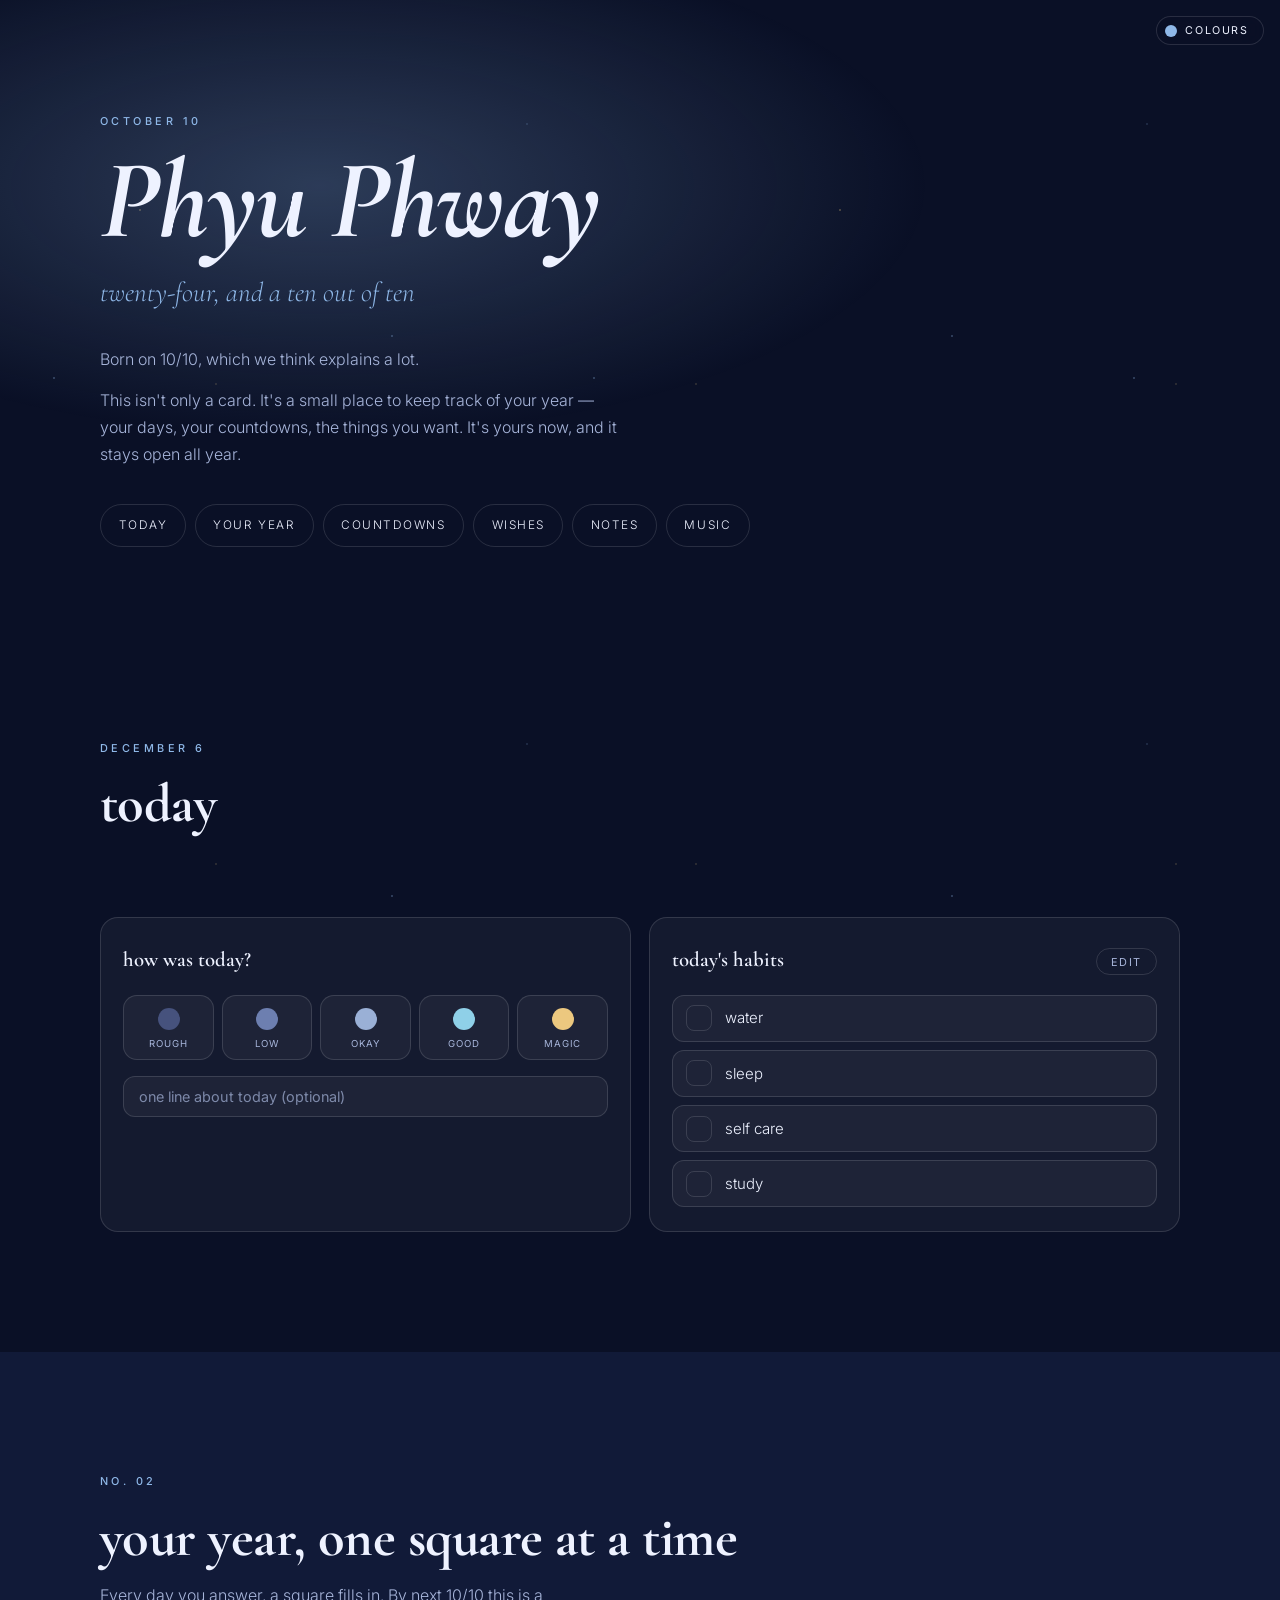
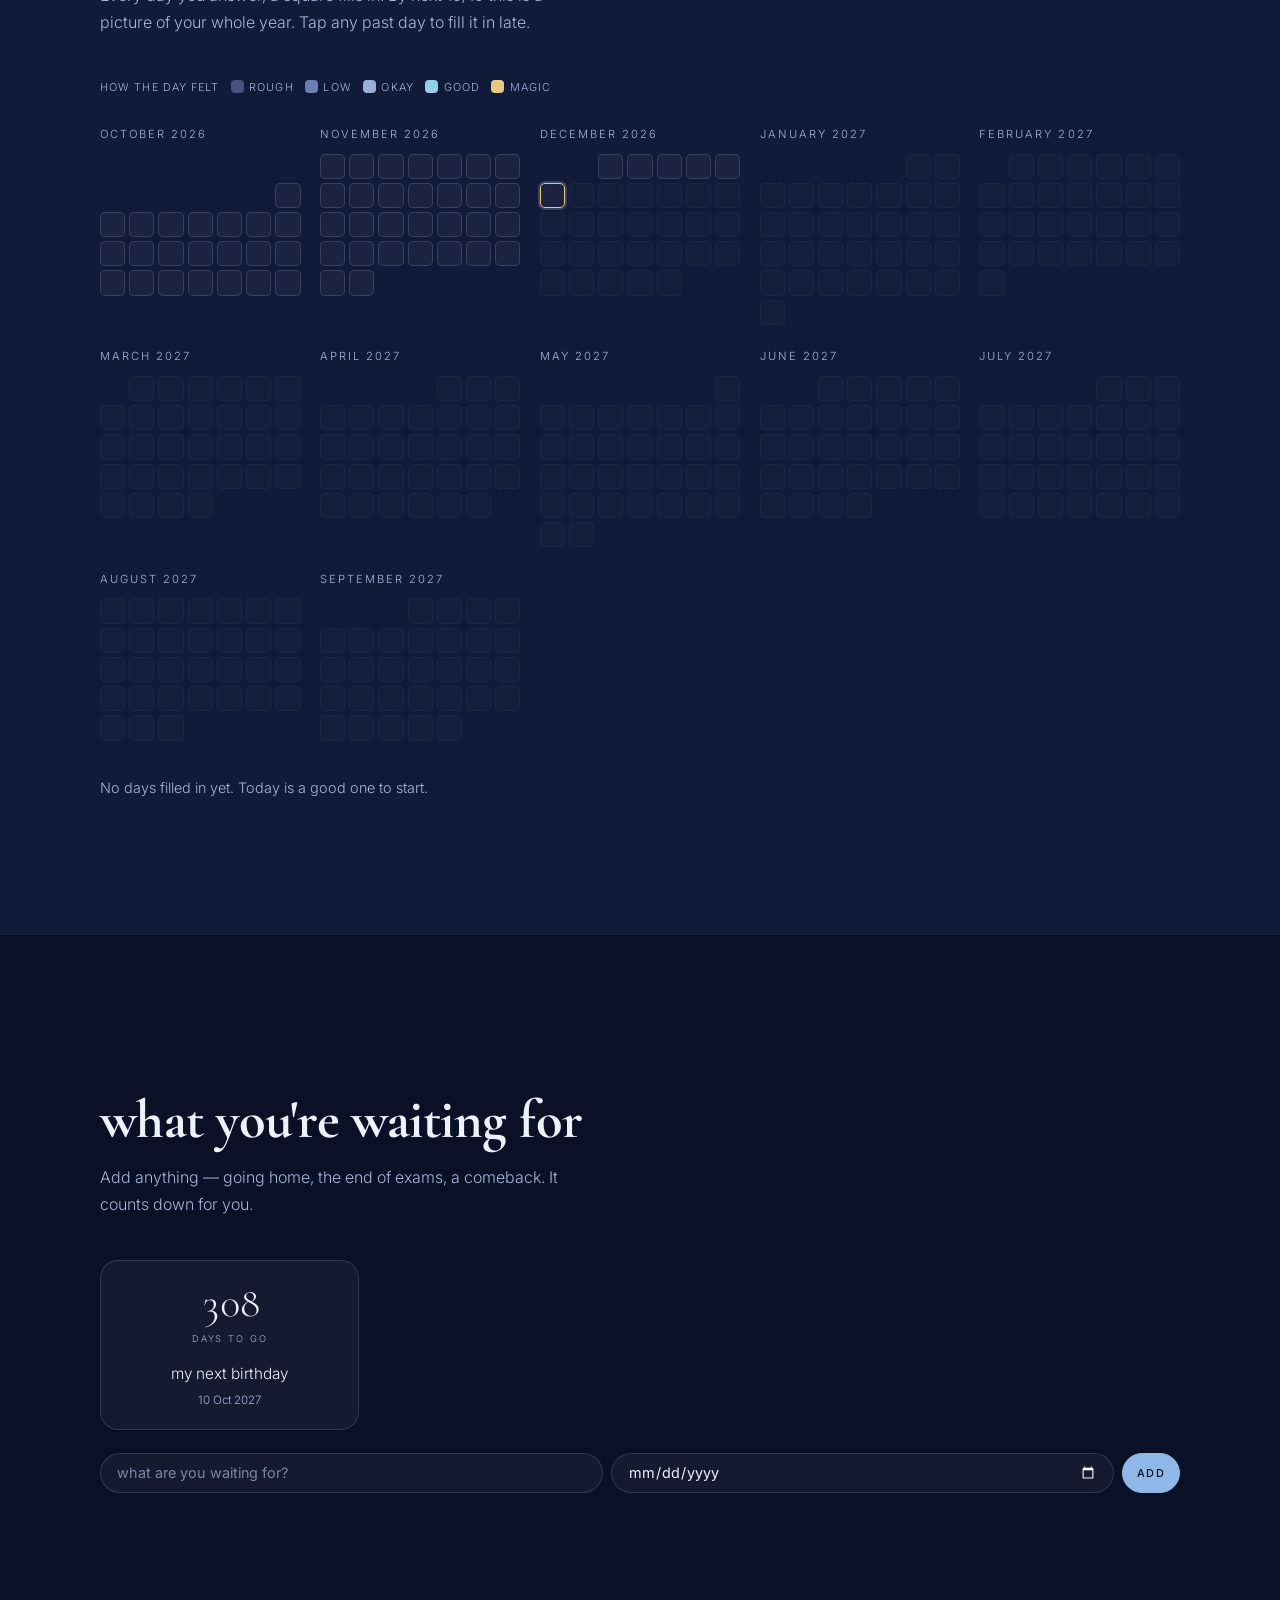
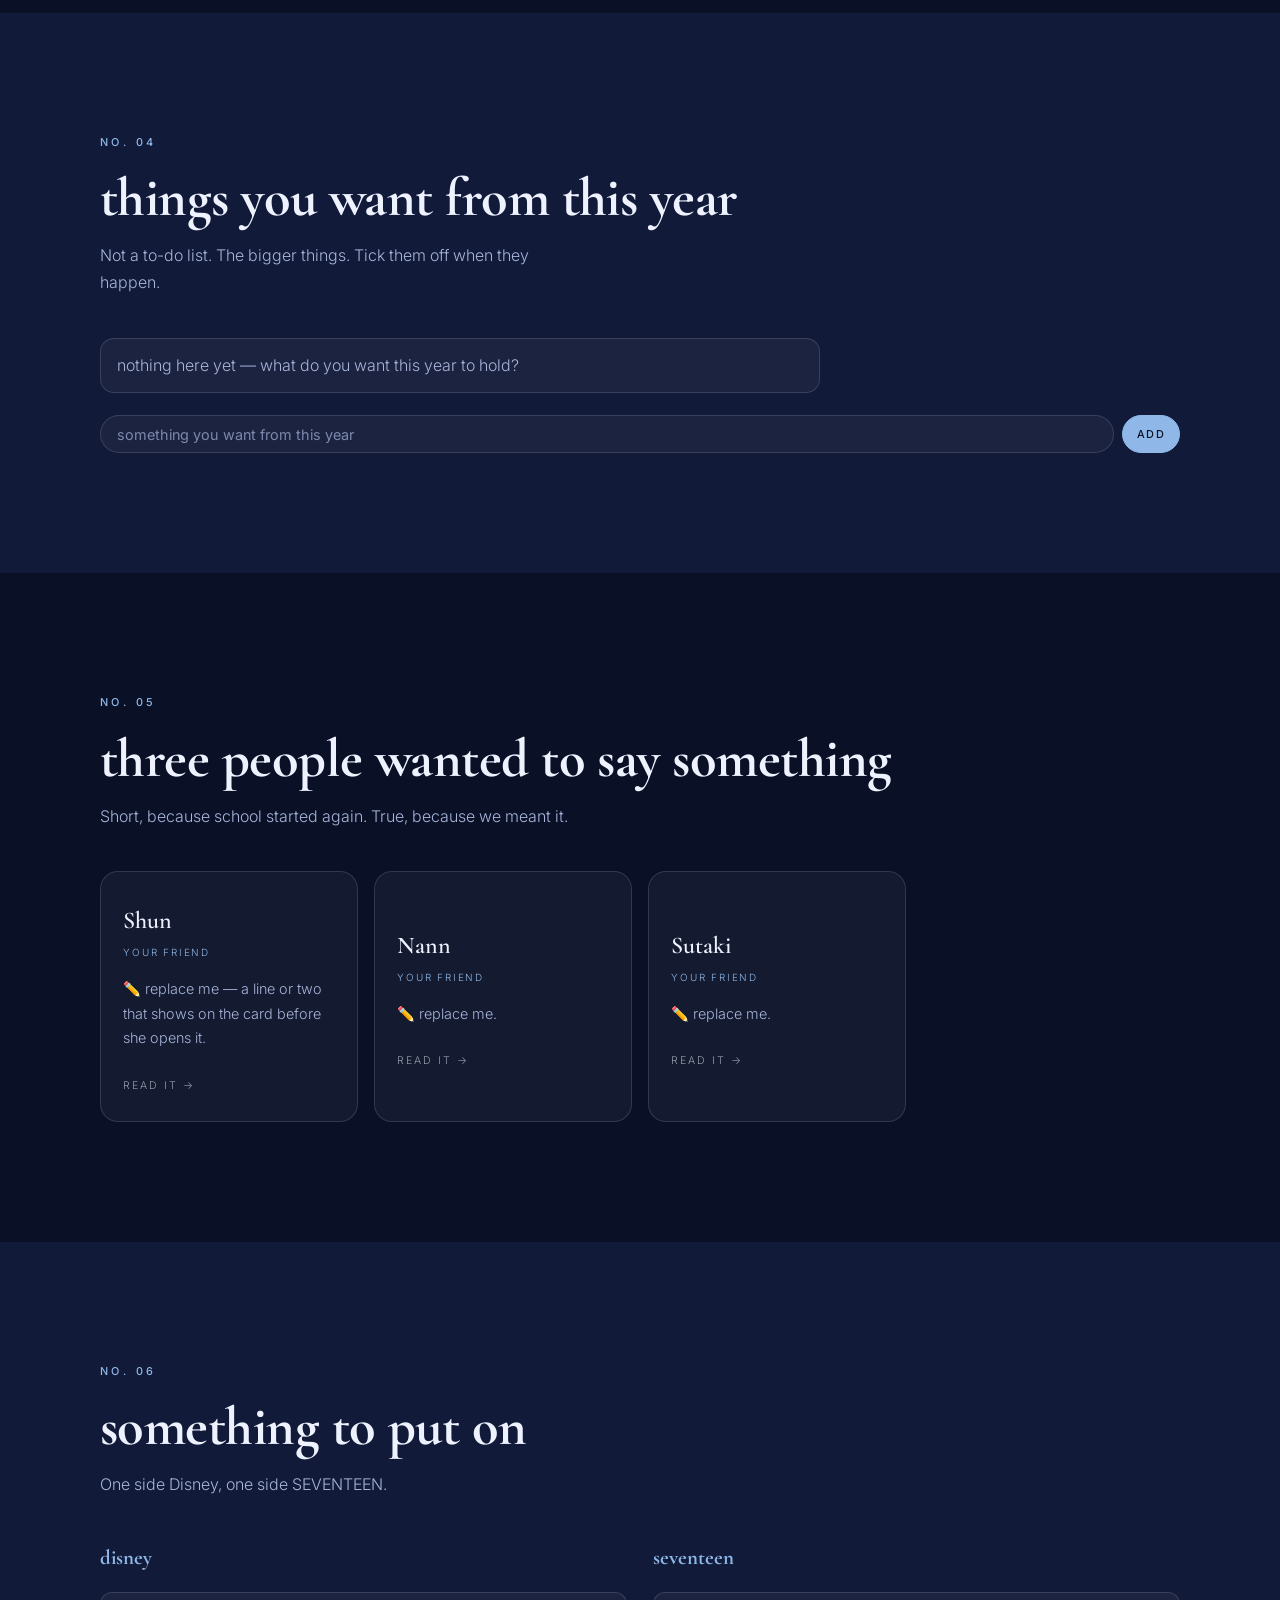
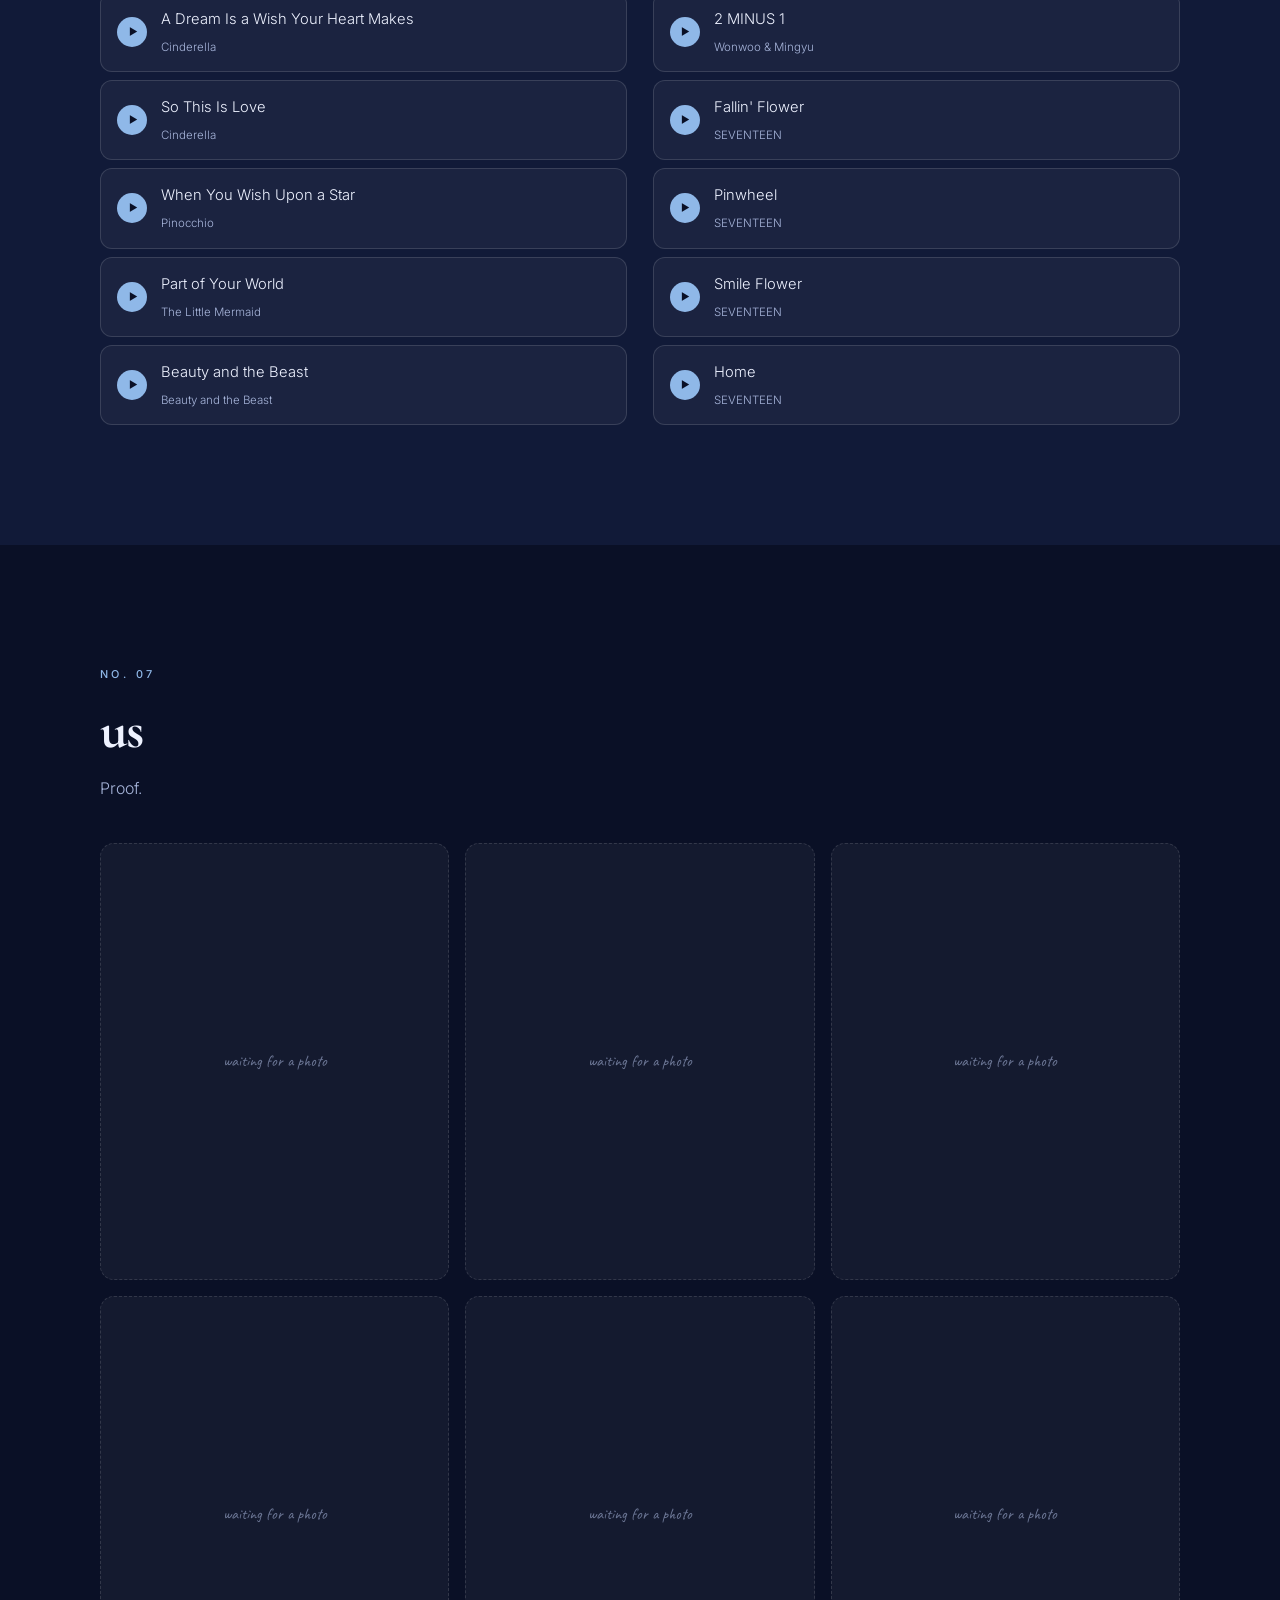
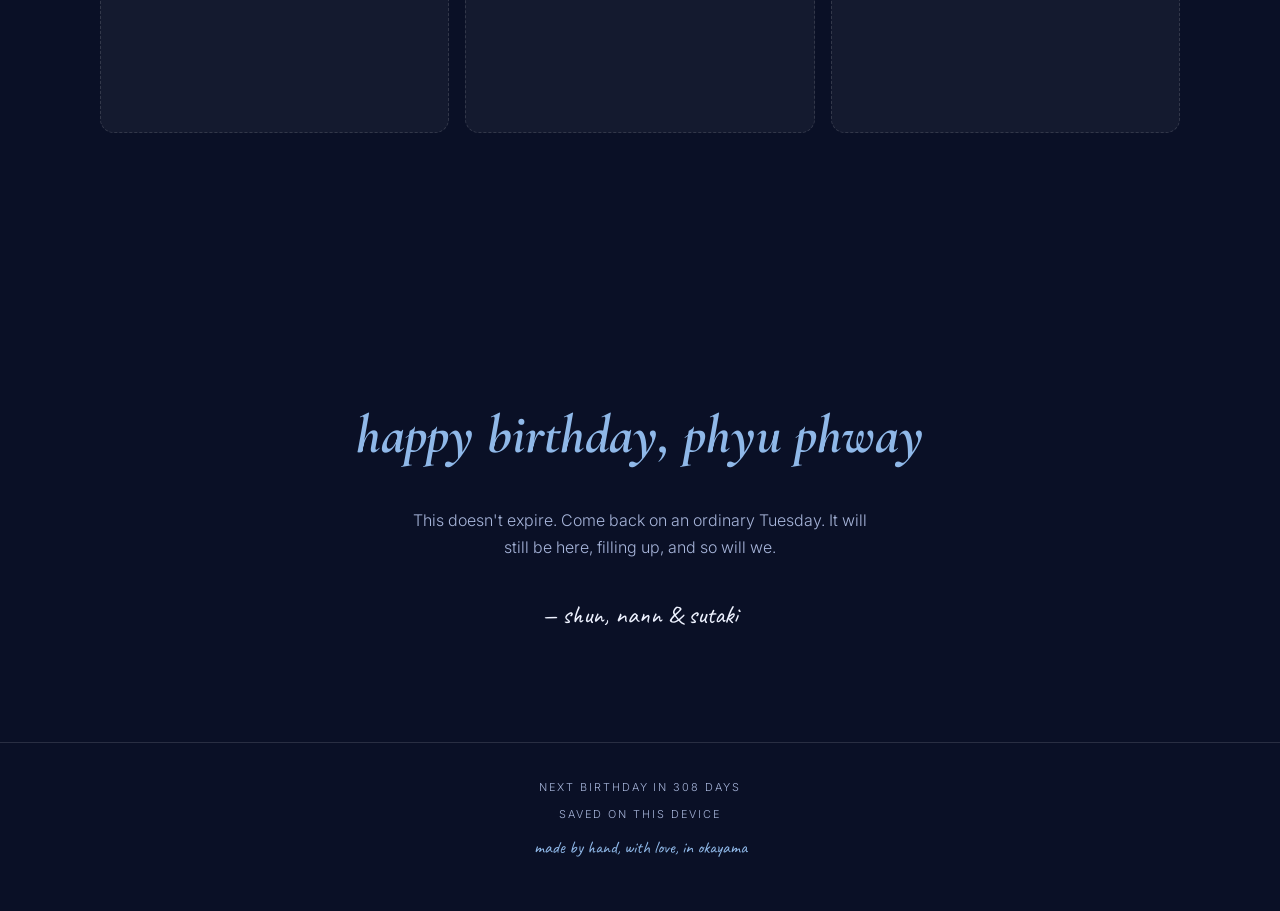
==== phyu/index.html @ 1b86b317 "Add Phyu Phway's site, and fix the gate re-locking every year A second site at /phyu, sharing the re" ====
<!DOCTYPE html>
<html lang="en" data-theme="midnight">
<head>
<meta charset="UTF-8">
<meta name="viewport" content="width=device-width, initial-scale=1, viewport-fit=cover">
<title>Ten out of Ten — for Phyu Phway</title>
<meta name="description" content="a small place made for phyu phway.">
<meta name="robots" content="noindex, nofollow">
<meta name="theme-color" content="#0a1026">
<link rel="icon" href="data:image/svg+xml,<svg xmlns='http://www.w3.org/2000/svg' viewBox='0 0 100 100'><text y='.9em' font-size='90'>&#128142;</text></svg>">
<link rel="preconnect" href="https://fonts.googleapis.com">
<link rel="preconnect" href="https://fonts.gstatic.com" crossorigin>
<link href="https://fonts.googleapis.com/css2?family=Cormorant+Garamond:ital,wght@0,400;0,600;0,700;1,400;1,600&family=Inter:wght@300;400;500;600&family=Caveat:wght@500;600&display=swap" rel="stylesheet">
<link rel="stylesheet" href="assets/css/style.css">
</head>
<body>

<div class="sparkle-layer" aria-hidden="true"></div>

<!-- ============ THE GATE: the clock before midnight ============ -->
<div id="gate" class="gate" hidden>
  <div class="gate-inner">
    <p class="gate-eyebrow" id="gate-eyebrow"></p>
    <h1 class="gate-name" id="gate-name"></h1>

    <div class="clock" aria-hidden="true">
      <svg viewBox="0 0 200 200" class="clock-face">
        <circle cx="100" cy="100" r="94" class="clock-rim"/>
        <circle cx="100" cy="100" r="86" class="clock-inner"/>
        <g id="clock-ticks"></g>
        <line x1="100" y1="100" x2="100" y2="52" class="clock-hand clock-hour" id="hand-hour"/>
        <line x1="100" y1="100" x2="100" y2="34" class="clock-hand clock-minute" id="hand-min"/>
        <line x1="100" y1="100" x2="100" y2="28" class="clock-hand clock-second" id="hand-sec"/>
        <circle cx="100" cy="100" r="5" class="clock-pin"/>
      </svg>
    </div>

    <div class="countdown" id="countdown" role="timer">
      <div class="cd-unit"><span class="cd-num" id="cd-days">--</span><span class="cd-label">days</span></div>
      <div class="cd-unit"><span class="cd-num" id="cd-hours">--</span><span class="cd-label">hours</span></div>
      <div class="cd-unit"><span class="cd-num" id="cd-mins">--</span><span class="cd-label">minutes</span></div>
      <div class="cd-unit"><span class="cd-num" id="cd-secs">--</span><span class="cd-label">seconds</span></div>
    </div>

    <p class="gate-note" id="gate-note"></p>
    <p class="gate-sign" id="gate-sign"></p>
  </div>
</div>

<!-- ============ THE SITE ============ -->
<div id="site" class="site" hidden>

  <div class="theme-bar">
    <button class="theme-toggle" id="theme-toggle" aria-expanded="false" aria-controls="theme-list" title="change the colours">
      <span class="theme-dot" aria-hidden="true"></span>
      <span class="theme-toggle-text">colours</span>
    </button>
    <div class="theme-list" id="theme-list" hidden></div>
  </div>

  <header class="hero" id="top">
    <div class="hero-glow" aria-hidden="true"></div>
    <div class="wrap">
      <p class="eyebrow reveal" id="hero-eyebrow"></p>
      <h1 class="hero-title reveal" id="hero-title"></h1>
      <p class="hero-sub reveal" id="hero-sub"></p>
      <div class="hero-body reveal" id="hero-body"></div>
      <nav class="hero-nav reveal" id="hero-nav" aria-label="sections"></nav>
    </div>
  </header>

  <main>
    <!-- TODAY: the daily check-in -->
    <section class="section" id="today">
      <div class="wrap">
        <p class="eyebrow reveal" id="today-date"></p>
        <h2 class="section-title reveal" id="today-title"></h2>
        <p class="section-lede reveal" id="today-lede"></p>

        <div class="today-grid reveal">
          <div class="panel">
            <h3 class="panel-title">how was today?</h3>
            <div class="mood-row" id="mood-row"></div>
            <input class="mood-note" id="mood-note" type="text" maxlength="140"
                   placeholder="one line about today (optional)" aria-label="a line about today">
          </div>

          <div class="panel">
            <div class="panel-head">
              <h3 class="panel-title">today's habits</h3>
              <button class="mini-btn" id="habit-edit">edit</button>
            </div>
            <ul class="habit-list" id="habit-list"></ul>
            <form class="add-row" id="habit-add" hidden>
              <input type="text" id="habit-new" maxlength="28" placeholder="add a habit" aria-label="new habit">
              <button type="submit" class="mini-btn solid">add</button>
            </form>
          </div>
        </div>
      </div>
    </section>

    <!-- THE YEAR -->
    <section class="section section-alt" id="year">
      <div class="wrap">
        <p class="eyebrow reveal">no. 02</p>
        <h2 class="section-title reveal" id="year-title"></h2>
        <p class="section-lede reveal" id="year-lede"></p>
        <div class="year-legend reveal" id="year-legend"></div>
        <div class="year-months" id="year-months"></div>
        <p class="year-stats reveal" id="year-stats"></p>
      </div>
    </section>

    <!-- COUNTDOWNS -->
    <section class="section" id="counting">
      <div class="wrap">
        <p class="eyebrow reveal">no. 03</p>
        <h2 class="section-title reveal" id="cd-title"></h2>
        <p class="section-lede reveal" id="cd-lede"></p>
        <div class="cd-grid" id="cd-grid"></div>
        <form class="add-row wide reveal" id="cd-add">
          <input type="text" id="cd-new-title" maxlength="40" placeholder="what are you waiting for?" aria-label="countdown name" required>
          <input type="date" id="cd-new-date" aria-label="countdown date" required>
          <button type="submit" class="mini-btn solid">add</button>
        </form>
      </div>
    </section>

    <!-- WISHES -->
    <section class="section section-alt" id="wishes">
      <div class="wrap">
        <p class="eyebrow reveal">no. 04</p>
        <h2 class="section-title reveal" id="wish-title"></h2>
        <p class="section-lede reveal" id="wish-lede"></p>
        <ul class="wish-list" id="wish-list"></ul>
        <form class="add-row wide reveal" id="wish-add">
          <input type="text" id="wish-new" maxlength="90" placeholder="something you want from this year" aria-label="new wish" required>
          <button type="submit" class="mini-btn solid">add</button>
        </form>
      </div>
    </section>

    <!-- NOTES -->
    <section class="section" id="notes">
      <div class="wrap">
        <p class="eyebrow reveal">no. 05</p>
        <h2 class="section-title reveal" id="notes-title"></h2>
        <p class="section-lede reveal" id="notes-lede"></p>
        <div class="note-grid" id="note-grid"></div>
      </div>
    </section>

    <!-- MUSIC -->
    <section class="section section-alt" id="music">
      <div class="wrap">
        <p class="eyebrow reveal">no. 06</p>
        <h2 class="section-title reveal" id="music-title"></h2>
        <p class="section-lede reveal" id="music-lede"></p>
        <div class="music-cols" id="music-cols"></div>
      </div>
    </section>

    <!-- PHOTOS -->
    <section class="section" id="photos">
      <div class="wrap">
        <p class="eyebrow reveal">no. 07</p>
        <h2 class="section-title reveal" id="photos-title"></h2>
        <p class="section-lede reveal" id="photos-lede"></p>
        <div class="photo-grid" id="photo-grid"></div>
      </div>
    </section>

    <section class="section closing">
      <div class="wrap">
        <h2 class="closing-title reveal" id="closing-title"></h2>
        <div class="closing-body reveal" id="closing-body"></div>
        <p class="closing-sign reveal" id="closing-sign"></p>
      </div>
    </section>
  </main>

  <footer class="footer">
    <div class="wrap">
      <p class="footer-next" id="footer-next"></p>
      <p class="footer-sync" id="footer-sync"></p>
      <p class="footer-made" id="footer-made"></p>
    </div>
  </footer>
</div>

<!-- reader for the notes -->
<div class="reader" id="reader" hidden role="dialog" aria-modal="true" aria-labelledby="reader-title">
  <div class="reader-backdrop" data-close></div>
  <article class="reader-card">
    <button class="reader-close" id="reader-close" aria-label="close">&times;</button>
    <p class="reader-eyebrow" id="reader-eyebrow"></p>
    <h3 class="reader-title" id="reader-title"></h3>
    <div class="reader-body" id="reader-body"></div>
    <p class="reader-sign" id="reader-sign"></p>
  </article>
</div>

<!-- day editor for the year grid -->
<div class="reader" id="dayedit" hidden role="dialog" aria-modal="true" aria-labelledby="dayedit-title">
  <div class="reader-backdrop" data-close></div>
  <article class="reader-card narrow">
    <button class="reader-close" id="dayedit-close" aria-label="close">&times;</button>
    <p class="reader-eyebrow">looking back</p>
    <h3 class="reader-title" id="dayedit-title"></h3>
    <div class="mood-row" id="dayedit-moods"></div>
    <input class="mood-note" id="dayedit-note" type="text" maxlength="140" placeholder="one line about that day" aria-label="note">
  </article>
</div>

<div class="lightbox" id="lightbox" hidden role="dialog" aria-modal="true" aria-label="photo">
  <div class="reader-backdrop" data-close></div>
  <button class="lb-close" id="lb-close" aria-label="close">&times;</button>
  <button class="lb-nav lb-prev" id="lb-prev" aria-label="previous">&#8249;</button>
  <button class="lb-nav lb-next" id="lb-next" aria-label="next">&#8250;</button>
  <figure class="lb-figure"><img id="lb-img" alt=""><figcaption id="lb-cap"></figcaption></figure>
</div>

<div class="toast" id="toast" hidden></div>

<script src="assets/js/content.js"></script>
<script src="assets/js/app.js"></script>
</body>
</html>
---- phyu/assets/css/style.css ----
/* ==========================================================================
   Ten out of Ten — for Phyu Phway
   You should not need to edit this file. All the words and colours you can
   change live in assets/js/content.js
   ========================================================================== */

/* ---------- 1. midnight — Cinderella at the ball (default) ---------- */
:root,
:root[data-theme="midnight"] {
  --bg:        #0a1026;
  --bg-2:      #111a38;
  --surface:   rgba(255, 255, 255, 0.045);
  --surface-2: rgba(255, 255, 255, 0.085);
  --text:      #eef2ff;
  --muted:     #a7b5da;
  --accent:    #8fb8e8;
  --accent-2:  #e8c77a;
  --line:      rgba(255, 255, 255, 0.13);
  --glow:      rgba(143, 184, 232, 0.26);
  --shadow:    0 30px 70px rgba(0, 0, 0, 0.5);
  --sparkle:   0.5;
  color-scheme: dark;
}

/* ---------- 2. glass — the slipper ---------- */
:root[data-theme="glass"] {
  --bg:        #f4f8ff;
  --bg-2:      #e6eefc;
  --surface:   rgba(30, 60, 120, 0.05);
  --surface-2: rgba(30, 60, 120, 0.09);
  --text:      #16213f;
  --muted:     #566b91;
  --accent:    #35639f;
  --accent-2:  #9fb8dd;
  --line:      rgba(22, 33, 63, 0.14);
  --glow:      rgba(120, 165, 225, 0.4);
  --shadow:    0 26px 60px rgba(60, 100, 170, 0.16);
  --sparkle:   0.35;
  color-scheme: light;
}

/* ---------- 3. carat — rose quartz & serenity ---------- */
:root[data-theme="carat"] {
  --bg:        #fff6f8;
  --bg-2:      #fce9ef;
  --surface:   rgba(150, 50, 90, 0.05);
  --surface-2: rgba(150, 50, 90, 0.09);
  --text:      #3a2330;
  --muted:     #825f73;
  --accent:    #b23f6c;
  --accent-2:  #92a8d1;
  --line:      rgba(58, 35, 48, 0.14);
  --glow:      rgba(240, 180, 200, 0.42);
  --shadow:    0 26px 60px rgba(180, 110, 140, 0.16);
  --sparkle:   0.35;
  color-scheme: light;
}

/* ---------- 4. belle — gold ---------- */
:root[data-theme="belle"] {
  --bg:        #fffaf0;
  --bg-2:      #fff1d6;
  --surface:   rgba(150, 105, 20, 0.055);
  --surface-2: rgba(150, 105, 20, 0.1);
  --text:      #3d2e12;
  --muted:     #786237;
  --accent:    #94640f;
  --accent-2:  #e8c87a;
  --line:      rgba(61, 46, 18, 0.14);
  --glow:      rgba(240, 205, 130, 0.45);
  --shadow:    0 26px 60px rgba(170, 130, 50, 0.15);
  --sparkle:   0.4;
  color-scheme: light;
}

/* ---------- 5. rapunzel — lilac ---------- */
:root[data-theme="rapunzel"] {
  --bg:        #faf7ff;
  --bg-2:      #f0e9fd;
  --surface:   rgba(110, 70, 180, 0.05);
  --surface-2: rgba(110, 70, 180, 0.09);
  --text:      #2f2449;
  --muted:     #675a87;
  --accent:    #714ac4;
  --accent-2:  #c9b2f2;
  --line:      rgba(47, 36, 73, 0.14);
  --glow:      rgba(195, 170, 245, 0.42);
  --shadow:    0 26px 60px rgba(120, 90, 190, 0.15);
  --sparkle:   0.35;
  color-scheme: light;
}

/* ---------- 6. ariel — sea teal ---------- */
:root[data-theme="ariel"] {
  --bg:        #f2fbfb;
  --bg-2:      #ddf3f3;
  --surface:   rgba(10, 100, 110, 0.05);
  --surface-2: rgba(10, 100, 110, 0.09);
  --text:      #10353a;
  --muted:     #456c71;
  --accent:    #0f757f;
  --accent-2:  #8fd4d9;
  --line:      rgba(16, 53, 58, 0.14);
  --glow:      rgba(145, 215, 220, 0.42);
  --shadow:    0 26px 60px rgba(30, 130, 140, 0.15);
  --sparkle:   0.35;
  color-scheme: light;
}

/* mood colours are data, not decoration — identical in every theme */
:root {
  --mood-1: #46527d;
  --mood-2: #6d7fb0;
  --mood-3: #9ab0d6;
  --mood-4: #8fd0e8;
  --mood-5: #ecc87f;
  --radius: 18px;
}

/* ============================ base ============================ */
* { box-sizing: border-box; }
html { -webkit-text-size-adjust: 100%; scroll-behavior: smooth; }

body {
  margin: 0;
  background: var(--bg);
  color: var(--text);
  font-family: "Inter", -apple-system, BlinkMacSystemFont, "Segoe UI", sans-serif;
  font-size: 16px;
  line-height: 1.7;
  font-weight: 300;
  -webkit-font-smoothing: antialiased;
  overflow-x: hidden;
  transition: background 0.6s ease, color 0.6s ease;
}
body.locked { overflow: hidden; }
img { max-width: 100%; display: block; }
[hidden] { display: none !important; }

.wrap { width: min(1080px, calc(100% - 2.5rem)); margin: 0 auto; }
::selection { background: var(--accent); color: var(--bg); }
:focus-visible { outline: 2px solid var(--accent); outline-offset: 3px; border-radius: 8px; }

button, input { font-family: inherit; }

/* a faint drift of light, like dust in a ballroom */
.sparkle-layer {
  position: fixed; inset: 0; z-index: 1; pointer-events: none;
  opacity: var(--sparkle);
  background-image:
    radial-gradient(1.5px 1.5px at 20% 30%, var(--accent-2), transparent),
    radial-gradient(1.5px 1.5px at 70% 60%, var(--accent), transparent),
    radial-gradient(1px 1px at 45% 80%, var(--accent-2), transparent),
    radial-gradient(1px 1px at 85% 20%, var(--accent), transparent),
    radial-gradient(1.5px 1.5px at 10% 70%, var(--accent), transparent);
  background-size: 700px 700px, 560px 560px, 480px 480px, 620px 620px, 540px 540px;
  animation: drift 90s linear infinite;
}
@keyframes drift { to { background-position: 700px 700px, -560px 560px, 480px -480px, -620px -620px, 540px 540px; } }

/* shared type */
.eyebrow {
  font-size: 0.68rem; letter-spacing: 0.32em; text-transform: uppercase;
  color: var(--accent); font-weight: 500; margin: 0 0 1.1rem;
}
.section-title {
  font-family: "Cormorant Garamond", Georgia, serif;
  font-weight: 700; font-size: clamp(2rem, 5.5vw, 3.4rem);
  line-height: 1.08; letter-spacing: -0.01em; margin: 0 0 0.9rem;
}
.section-lede { color: var(--muted); max-width: 48ch; margin: 0 0 2.6rem; }
.section { padding: clamp(4rem, 10vw, 7.5rem) 0; position: relative; z-index: 2; }
.section-alt { background: var(--bg-2); }

.reveal { opacity: 0; transform: translateY(20px); transition: opacity .9s cubic-bezier(.22,.61,.36,1), transform .9s cubic-bezier(.22,.61,.36,1); }
.reveal.in { opacity: 1; transform: none; }

/* ============================ gate ============================ */
.gate {
  position: fixed; inset: 0; z-index: 500; display: grid; place-items: center;
  padding: 2rem 1.25rem; text-align: center;
  background: radial-gradient(ellipse 80% 60% at 50% 40%, var(--glow), transparent 70%), var(--bg);
}
.gate-inner { max-width: 640px; animation: fadein 1.6s ease both; }
@keyframes fadein { from { opacity: 0; transform: translateY(14px); } }

.gate-eyebrow { font-size: 0.66rem; letter-spacing: 0.34em; text-transform: uppercase; color: var(--muted); margin: 0 0 1rem; }
.gate-name {
  font-family: "Cormorant Garamond", Georgia, serif;
  font-weight: 700; font-style: italic;
  font-size: clamp(2.4rem, 10vw, 4.6rem); line-height: 1;
  margin: 0 0 2rem; color: var(--accent);
}

.clock { width: clamp(150px, 40vw, 210px); margin: 0 auto 2rem; }
.clock-face { width: 100%; height: auto; display: block; filter: drop-shadow(0 0 24px var(--glow)); }
.clock-rim   { fill: none; stroke: var(--accent-2); stroke-width: 1.5; opacity: .55; }
.clock-inner { fill: var(--surface); stroke: var(--line); stroke-width: 1; }
.clock-tick  { stroke: var(--muted); stroke-width: 1.5; opacity: .5; }
.clock-tick.major { stroke: var(--accent-2); stroke-width: 2.5; opacity: .9; }
.clock-hand  { stroke-linecap: round; transform-origin: 100px 100px; }
.clock-hour  { stroke: var(--text); stroke-width: 4; }
.clock-minute{ stroke: var(--text); stroke-width: 2.5; }
.clock-second{ stroke: var(--accent); stroke-width: 1.2; }
.clock-pin   { fill: var(--accent-2); }

.countdown { display: flex; justify-content: center; gap: clamp(.3rem,2vw,1rem); margin-bottom: 2rem; }
.cd-unit {
  min-width: clamp(58px, 17vw, 86px);
  background: var(--surface); border: 1px solid var(--line);
  border-radius: 14px; padding: .8rem .3rem .7rem;
}
.cd-num {
  display: block; font-family: "Cormorant Garamond", Georgia, serif;
  font-size: clamp(1.7rem, 7vw, 2.6rem); line-height: 1;
  font-variant-numeric: tabular-nums;
}
.cd-label { display: block; margin-top: .5rem; font-size: .56rem; letter-spacing: .22em; text-transform: uppercase; color: var(--muted); }

.gate-note { color: var(--muted); max-width: 36ch; margin: 0 auto 1.4rem; font-size: .95rem; }
.gate-sign { font-family: "Caveat", cursive; font-size: 1.3rem; color: var(--accent-2); margin: 0; }

/* ============================ hero ============================ */
.hero { position: relative; padding: 7rem 0 4.5rem; overflow: hidden; z-index: 2; }
.hero-glow { position: absolute; inset: 0; background: radial-gradient(ellipse 70% 60% at 25% 30%, var(--glow), transparent 68%); pointer-events: none; }
.hero .wrap { position: relative; }
.hero-title {
  font-family: "Cormorant Garamond", Georgia, serif; font-weight: 700; font-style: italic;
  font-size: clamp(2.8rem, 12vw, 7rem); line-height: .95; letter-spacing: -0.02em; margin: 0 0 1rem;
}
.hero-sub { font-family: "Cormorant Garamond", Georgia, serif; font-size: clamp(1.1rem,3vw,1.7rem); font-style: italic; color: var(--accent); margin: 0 0 1.8rem; }
.hero-body { max-width: 52ch; color: var(--muted); }
.hero-body p { margin: 0 0 .9rem; }
.hero-nav { display: flex; flex-wrap: wrap; gap: .55rem; margin-top: 2.2rem; }
.hero-nav a {
  color: var(--text); text-decoration: none; font-size: .74rem; letter-spacing: .13em;
  text-transform: uppercase; padding: .65rem 1.1rem; border: 1px solid var(--line);
  border-radius: 100px; transition: border-color .3s, color .3s, background .3s;
}
.hero-nav a:hover { border-color: var(--accent); color: var(--accent); background: var(--surface); }

/* ============================ panels & controls ============================ */
.today-grid { display: grid; grid-template-columns: repeat(auto-fit, minmax(290px, 1fr)); gap: 1.1rem; }
.panel { background: var(--surface); border: 1px solid var(--line); border-radius: var(--radius); padding: 1.5rem 1.4rem; }
.panel-head { display: flex; align-items: baseline; justify-content: space-between; gap: 1rem; }
.panel-title { font-family: "Cormorant Garamond", Georgia, serif; font-size: 1.3rem; font-weight: 600; margin: 0 0 1.1rem; }
.panel-head .panel-title { margin-bottom: 1.1rem; }

.mini-btn {
  background: none; border: 1px solid var(--line); border-radius: 100px;
  padding: .35rem .85rem; color: var(--muted); font-size: .68rem;
  letter-spacing: .14em; text-transform: uppercase; cursor: pointer;
  transition: border-color .25s, color .25s, background .25s;
}
.mini-btn:hover { border-color: var(--accent); color: var(--accent); }
.mini-btn.solid { background: var(--accent); border-color: var(--accent); color: var(--bg); font-weight: 500; }
.mini-btn.solid:hover { opacity: .88; color: var(--bg); }

/* mood picker */
.mood-row { display: flex; gap: .5rem; margin-bottom: 1rem; flex-wrap: wrap; }
.mood {
  flex: 1 1 0; min-width: 58px; background: var(--surface); border: 1px solid var(--line);
  border-radius: 14px; padding: .8rem .3rem .6rem; cursor: pointer; color: var(--text);
  transition: transform .35s cubic-bezier(.34,1.56,.64,1), border-color .3s, background .3s;
}
.mood:hover { transform: translateY(-3px); }
.mood-dot { display: block; width: 22px; height: 22px; border-radius: 50%; margin: 0 auto .5rem; }
.mood-name { display: block; font-size: .6rem; letter-spacing: .1em; text-transform: uppercase; color: var(--muted); }
.mood[aria-pressed="true"] { border-color: var(--accent); background: var(--surface-2); }
.mood[aria-pressed="true"] .mood-name { color: var(--text); }
.mood[aria-pressed="true"] .mood-dot { box-shadow: 0 0 0 3px var(--bg), 0 0 0 5px var(--accent); }

.mood-note {
  width: 100%; background: var(--surface); border: 1px solid var(--line);
  border-radius: 12px; padding: .7rem .9rem; color: var(--text); font-size: .9rem;
}
.mood-note::placeholder { color: var(--muted); opacity: .7; }

/* habits */
.habit-list { list-style: none; margin: 0; padding: 0; display: flex; flex-direction: column; gap: .5rem; }
.habit {
  display: flex; align-items: center; gap: .8rem;
  background: var(--surface); border: 1px solid var(--line); border-radius: 12px; padding: .6rem .8rem;
}
.habit-tick {
  flex: none; width: 26px; height: 26px; border-radius: 8px;
  border: 1.5px solid var(--line); background: none; cursor: pointer;
  display: grid; place-items: center; color: var(--bg); font-size: .8rem; line-height: 1;
  transition: background .25s, border-color .25s;
}
.habit.done .habit-tick { background: var(--accent); border-color: var(--accent); }
.habit-name { flex: 1 1 auto; font-size: .94rem; min-width: 0; }
.habit.done .habit-name { color: var(--muted); }
.habit-streak { font-size: .68rem; letter-spacing: .1em; text-transform: uppercase; color: var(--accent-2); white-space: nowrap; }
.habit-del { background: none; border: 0; color: var(--muted); cursor: pointer; font-size: 1.1rem; line-height: 1; padding: 0 .2rem; }
.habit-del:hover { color: var(--accent); }

.add-row { display: flex; gap: .5rem; margin-top: .8rem; }
.add-row.wide { margin-top: 1.4rem; flex-wrap: wrap; }
.add-row input {
  flex: 1 1 160px; min-width: 0; background: var(--surface); border: 1px solid var(--line);
  border-radius: 100px; padding: .6rem 1rem; color: var(--text); font-size: .9rem;
}
.add-row input::placeholder { color: var(--muted); opacity: .7; }

/* ============================ the year ============================ */
.year-legend { display: flex; align-items: center; gap: .7rem; flex-wrap: wrap; margin-bottom: 1.8rem; font-size: .68rem; letter-spacing: .1em; text-transform: uppercase; color: var(--muted); }
.legend-swatch { display: inline-flex; align-items: center; gap: .35rem; }
.legend-swatch i { width: 13px; height: 13px; border-radius: 4px; display: block; }

.year-months { display: grid; grid-template-columns: repeat(auto-fill, minmax(190px, 1fr)); gap: 1.4rem 1.2rem; }
.month { }
.month-name { font-size: .7rem; letter-spacing: .18em; text-transform: uppercase; color: var(--muted); margin: 0 0 .6rem; }
.month-grid { display: grid; grid-template-columns: repeat(7, 1fr); gap: 4px; }
.day {
  aspect-ratio: 1; border-radius: 5px; border: 1px solid var(--line);
  background: var(--surface); padding: 0; cursor: pointer;
  transition: transform .2s, border-color .2s;
}
.day:hover { transform: scale(1.22); border-color: var(--accent); }
.day.blank { visibility: hidden; cursor: default; }
.day.future { opacity: .3; cursor: default; }
.day.future:hover { transform: none; border-color: var(--line); }
.day.today { border-color: var(--accent-2); box-shadow: 0 0 0 2px var(--glow); }
.year-stats { margin-top: 2.2rem; color: var(--muted); font-size: .9rem; }

/* ============================ countdowns ============================ */
.cd-grid { display: grid; grid-template-columns: repeat(auto-fill, minmax(215px, 1fr)); gap: .9rem; }
.cd-card {
  position: relative; background: var(--surface); border: 1px solid var(--line);
  border-radius: var(--radius); padding: 1.4rem 1.2rem 1.2rem; text-align: center;
}
.cd-card.soon { border-color: var(--accent); }
.cd-card.past { opacity: .55; }
.cd-big { font-family: "Cormorant Garamond", Georgia, serif; font-size: 2.6rem; line-height: 1; font-variant-numeric: tabular-nums; }
.cd-word { display: block; font-size: .58rem; letter-spacing: .2em; text-transform: uppercase; color: var(--muted); margin-top: .4rem; }
.cd-name { margin: .9rem 0 .2rem; font-size: .96rem; }
.cd-when { margin: 0; font-size: .72rem; color: var(--muted); }
.cd-del { position: absolute; top: .5rem; right: .6rem; background: none; border: 0; color: var(--muted); cursor: pointer; font-size: 1.1rem; line-height: 1; opacity: 0; transition: opacity .25s; }
.cd-card:hover .cd-del, .cd-card:focus-within .cd-del { opacity: 1; }
.cd-del:hover { color: var(--accent); }

/* ============================ wishes ============================ */
.wish-list { list-style: none; margin: 0; padding: 0; display: flex; flex-direction: column; gap: .55rem; max-width: 720px; }
.wish { display: flex; align-items: flex-start; gap: .85rem; background: var(--surface); border: 1px solid var(--line); border-radius: 14px; padding: .8rem 1rem; }
.wish-tick { flex: none; width: 24px; height: 24px; margin-top: .1rem; border-radius: 50%; border: 1.5px solid var(--line); background: none; cursor: pointer; display: grid; place-items: center; color: var(--bg); font-size: .72rem; transition: background .25s, border-color .25s; }
.wish.done .wish-tick { background: var(--accent-2); border-color: var(--accent-2); }
.wish-text { flex: 1 1 auto; min-width: 0; }
.wish.done .wish-text { color: var(--muted); text-decoration: line-through; text-decoration-thickness: 1px; }
.wish-del { background: none; border: 0; color: var(--muted); cursor: pointer; font-size: 1.1rem; line-height: 1; }
.wish-del:hover { color: var(--accent); }

/* ============================ notes ============================ */
.note-grid { display: grid; grid-template-columns: repeat(auto-fill, minmax(240px, 1fr)); gap: 1rem; }
.note-card {
  text-align: left; background: var(--surface); border: 1px solid var(--line);
  border-radius: var(--radius); padding: 1.8rem 1.4rem 1.5rem; color: inherit;
  font: inherit; cursor: pointer; overflow: hidden; position: relative;
  transition: transform .45s cubic-bezier(.22,.61,.36,1), border-color .45s, background .45s;
}
.note-card:hover { transform: translateY(-5px); border-color: var(--accent); background: var(--surface-2); }
.note-from { font-family: "Cormorant Garamond", Georgia, serif; font-size: 1.5rem; font-weight: 600; margin: 0 0 .15rem; }
.note-role { font-size: .62rem; letter-spacing: .18em; text-transform: uppercase; color: var(--accent); margin: 0 0 1rem; }
.note-prev { color: var(--muted); font-size: .9rem; margin: 0 0 1.2rem; display: -webkit-box; -webkit-line-clamp: 3; line-clamp: 3; -webkit-box-orient: vertical; overflow: hidden; }
.note-open { font-size: .66rem; letter-spacing: .18em; text-transform: uppercase; opacity: .6; }

/* ============================ music ============================ */
.music-cols { display: grid; grid-template-columns: repeat(auto-fit, minmax(290px, 1fr)); gap: 1.6rem; }
.music-head { font-family: "Cormorant Garamond", Georgia, serif; font-size: 1.3rem; margin: 0 0 1rem; color: var(--accent); }
.track-list { display: flex; flex-direction: column; gap: .5rem; }
.track {
  display: flex; align-items: center; gap: .9rem; width: 100%; text-align: left;
  background: var(--surface); border: 1px solid var(--line); border-radius: 12px;
  padding: .75rem 1rem; color: inherit; font: inherit; cursor: pointer;
  transition: border-color .3s, background .3s, transform .3s;
}
.track:hover { border-color: var(--accent); background: var(--surface-2); transform: translateX(4px); }
.track-play { flex: none; width: 30px; height: 30px; border-radius: 50%; display: grid; place-items: center; background: var(--accent); color: var(--bg); font-size: .6rem; padding-left: 2px; }
.track-title { font-size: .92rem; }
.track-artist { font-size: .72rem; color: var(--muted); }
.track-embed { aspect-ratio: 16/9; border-radius: 12px; overflow: hidden; border: 1px solid var(--line); }
.track-embed iframe { width: 100%; height: 100%; border: 0; display: block; }

/* ============================ photos ============================ */
.photo-grid { columns: 3; column-gap: 1rem; }
@media (max-width: 900px) { .photo-grid { columns: 2; } }
@media (max-width: 520px) { .photo-grid { columns: 1; } }
.photo {
  position: relative; display: block; width: 100%; margin: 0 0 1rem;
  break-inside: avoid; background: var(--surface); border: 1px solid var(--line);
  border-radius: 14px; overflow: hidden; cursor: pointer; padding: 0;
  transition: transform .5s cubic-bezier(.22,.61,.36,1);
}
.photo img { width: 100%; height: auto; }
.photo:hover { transform: translateY(-4px); }
.photo-cap { position: absolute; left: 0; right: 0; bottom: 0; padding: 2rem .9rem .8rem; background: linear-gradient(transparent, rgba(0,0,0,.75)); color: #fff; font-family: "Caveat", cursive; font-size: 1.05rem; opacity: 0; transition: opacity .35s; }
.photo:hover .photo-cap { opacity: 1; }
.photo.empty { display: grid; place-items: center; aspect-ratio: 4/5; border-style: dashed; cursor: default; }
.photo.empty:hover { transform: none; }
.photo.empty span { font-family: "Caveat", cursive; color: var(--muted); opacity: .6; }

/* ============================ closing / footer ============================ */
.closing { text-align: center; padding-bottom: 5rem; }
.closing-title { font-family: "Cormorant Garamond", Georgia, serif; font-style: italic; font-weight: 700; font-size: clamp(1.9rem,6vw,3.4rem); margin: 0 0 1.6rem; color: var(--accent); }
.closing-body { max-width: 46ch; margin: 0 auto; color: var(--muted); }
.closing-body p { margin: 0 0 .9rem; }
.closing-sign { font-family: "Caveat", cursive; font-size: 1.6rem; margin-top: 2rem; }

.footer { border-top: 1px solid var(--line); padding: 2.2rem 0 3rem; text-align: center; position: relative; z-index: 2; }
.footer-next, .footer-sync { font-size: .68rem; letter-spacing: .18em; text-transform: uppercase; color: var(--muted); margin: 0 0 .5rem; }
.footer-made { font-family: "Caveat", cursive; font-size: 1.1rem; color: var(--accent); margin: .6rem 0 0; }

/* ============================ theme picker ============================ */
.theme-bar { position: fixed; top: 1rem; right: 1rem; z-index: 400; }
.theme-toggle {
  display: flex; align-items: center; gap: .5rem;
  background: color-mix(in srgb, var(--bg) 80%, transparent);
  -webkit-backdrop-filter: blur(14px); backdrop-filter: blur(14px);
  border: 1px solid var(--line); border-radius: 100px; padding: .45rem .9rem .45rem .55rem;
  color: var(--text); font-size: .67rem; letter-spacing: .15em; text-transform: uppercase; cursor: pointer;
}
.theme-toggle:hover { border-color: var(--accent); }
.theme-dot { width: 12px; height: 12px; border-radius: 50%; background: var(--accent); flex: none; }
.theme-list {
  position: absolute; top: calc(100% + .5rem); right: 0;
  background: color-mix(in srgb, var(--bg) 93%, transparent);
  -webkit-backdrop-filter: blur(18px); backdrop-filter: blur(18px);
  border: 1px solid var(--line); border-radius: 16px; padding: .4rem;
  display: grid; gap: .1rem; min-width: 172px; box-shadow: var(--shadow);
  animation: fadein .3s ease both;
}
.theme-opt { display: flex; align-items: center; gap: .6rem; width: 100%; background: none; border: 0; border-radius: 10px; padding: .5rem .65rem; color: var(--text); font: inherit; font-size: .8rem; text-align: left; cursor: pointer; }
.theme-opt:hover { background: var(--surface-2); }
.theme-opt[aria-current="true"] { color: var(--accent); }
.theme-opt i { width: 14px; height: 14px; border-radius: 50%; flex: none; border: 1px solid var(--line); }

/* ============================ reader / lightbox / toast ============================ */
.reader, .lightbox { position: fixed; inset: 0; z-index: 600; display: grid; place-items: center; padding: 1.25rem; }
.reader-backdrop { position: absolute; inset: 0; background: rgba(0,0,0,.72); -webkit-backdrop-filter: blur(6px); backdrop-filter: blur(6px); animation: fadein .3s ease both; }
.reader-card {
  position: relative; width: min(640px, 100%); max-height: 86svh; overflow-y: auto;
  overscroll-behavior: contain; background: var(--bg-2); border: 1px solid var(--line);
  border-radius: 24px; padding: clamp(1.8rem, 5vw, 3rem); box-shadow: var(--shadow);
  animation: readerin .5s cubic-bezier(.22,.61,.36,1) both;
}
.reader-card.narrow { width: min(430px, 100%); }
@keyframes readerin { from { opacity: 0; transform: translateY(22px) scale(.985); } }
.reader-close {
  position: sticky; top: 0; float: right; margin: -.5rem -.5rem 0 1rem;
  width: 36px; height: 36px; border-radius: 50%; border: 1px solid var(--line);
  background: var(--surface); color: var(--text); font-size: 1.3rem; line-height: 1; cursor: pointer;
}
.reader-close:hover { border-color: var(--accent); color: var(--accent); }
.reader-eyebrow { font-size: .64rem; letter-spacing: .24em; text-transform: uppercase; color: var(--accent); margin: 0 0 .8rem; }
.reader-title { font-family: "Cormorant Garamond", Georgia, serif; font-weight: 700; font-style: italic; font-size: clamp(1.6rem,4.5vw,2.3rem); line-height: 1.12; margin: 0 0 1.6rem; }
.reader-body { font-family: "Cormorant Garamond", Georgia, serif; font-size: 1.12rem; line-height: 1.85; font-weight: 400; }
.reader-body p { margin: 0 0 1.2rem; white-space: pre-line; }
.reader-body em { color: var(--accent); font-style: italic; }
.reader-body strong { color: var(--accent); font-weight: 700; }
.reader-sign { font-family: "Caveat", cursive; font-size: 1.6rem; color: var(--accent); margin: 1.8rem 0 0; }

.lb-figure { position: relative; margin: 0; max-width: min(1000px,100%); animation: readerin .45s cubic-bezier(.22,.61,.36,1) both; }
.lb-figure img { max-height: 78svh; width: auto; margin: 0 auto; border-radius: 12px; box-shadow: var(--shadow); }
.lb-figure figcaption { margin-top: 1rem; text-align: center; color: #fff; font-family: "Caveat", cursive; font-size: 1.2rem; }
.lb-close, .lb-nav { position: absolute; z-index: 2; background: rgba(255,255,255,.1); border: 1px solid rgba(255,255,255,.22); color: #fff; border-radius: 50%; cursor: pointer; display: grid; place-items: center; }
.lb-close { top: 1rem; right: 1rem; width: 40px; height: 40px; font-size: 1.4rem; }
.lb-nav { top: 50%; transform: translateY(-50%); width: 44px; height: 44px; font-size: 1.7rem; }
.lb-prev { left: 1rem; } .lb-next { right: 1rem; }

.toast {
  position: fixed; left: 50%; bottom: 1.6rem; transform: translateX(-50%);
  z-index: 700; background: var(--bg-2); border: 1px solid var(--line);
  border-radius: 100px; padding: .6rem 1.2rem; font-size: .8rem; color: var(--text);
  box-shadow: var(--shadow); animation: toastin .4s cubic-bezier(.22,.61,.36,1) both;
}
@keyframes toastin { from { opacity: 0; transform: translate(-50%, 14px); } }

/* ============================ small screens ============================ */
@media (max-width: 640px) {
  .countdown { gap: .3rem; }
  .cd-unit { flex: 1 1 22%; min-width: 0; }
  .theme-toggle-text { display: none; }
  .theme-toggle { padding: .5rem; }
  .year-months { grid-template-columns: repeat(2, 1fr); gap: 1.1rem .8rem; }
  .note-grid { grid-template-columns: repeat(auto-fill, minmax(150px, 1fr)); }
  .lb-nav { width: 38px; height: 38px; } .lb-prev { left: .3rem; } .lb-next { right: .3rem; }
}

@media (prefers-reduced-motion: reduce) {
  *, *::before, *::after { animation-duration: .01ms !important; animation-iteration-count: 1 !important; transition-duration: .01ms !important; scroll-behavior: auto !important; }
  .reveal { opacity: 1; transform: none; }
  .sparkle-layer { animation: none; }
}
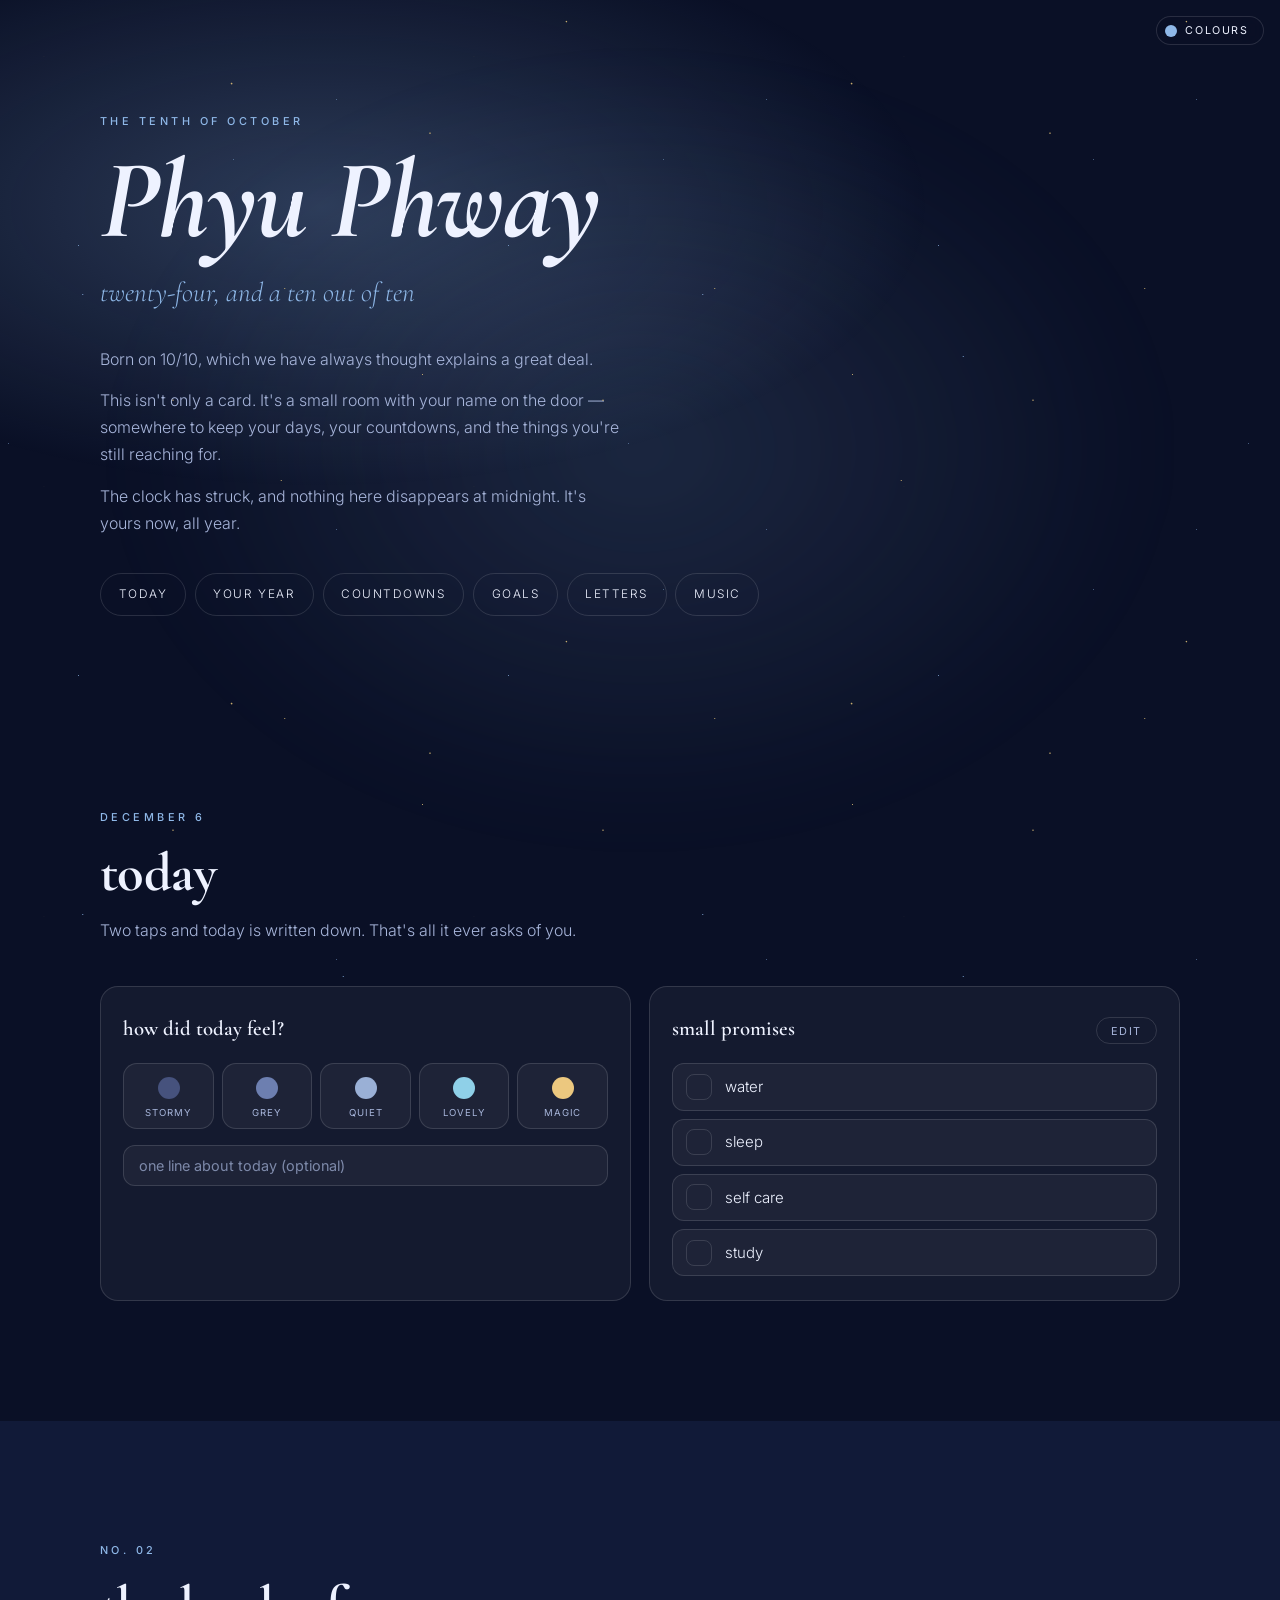
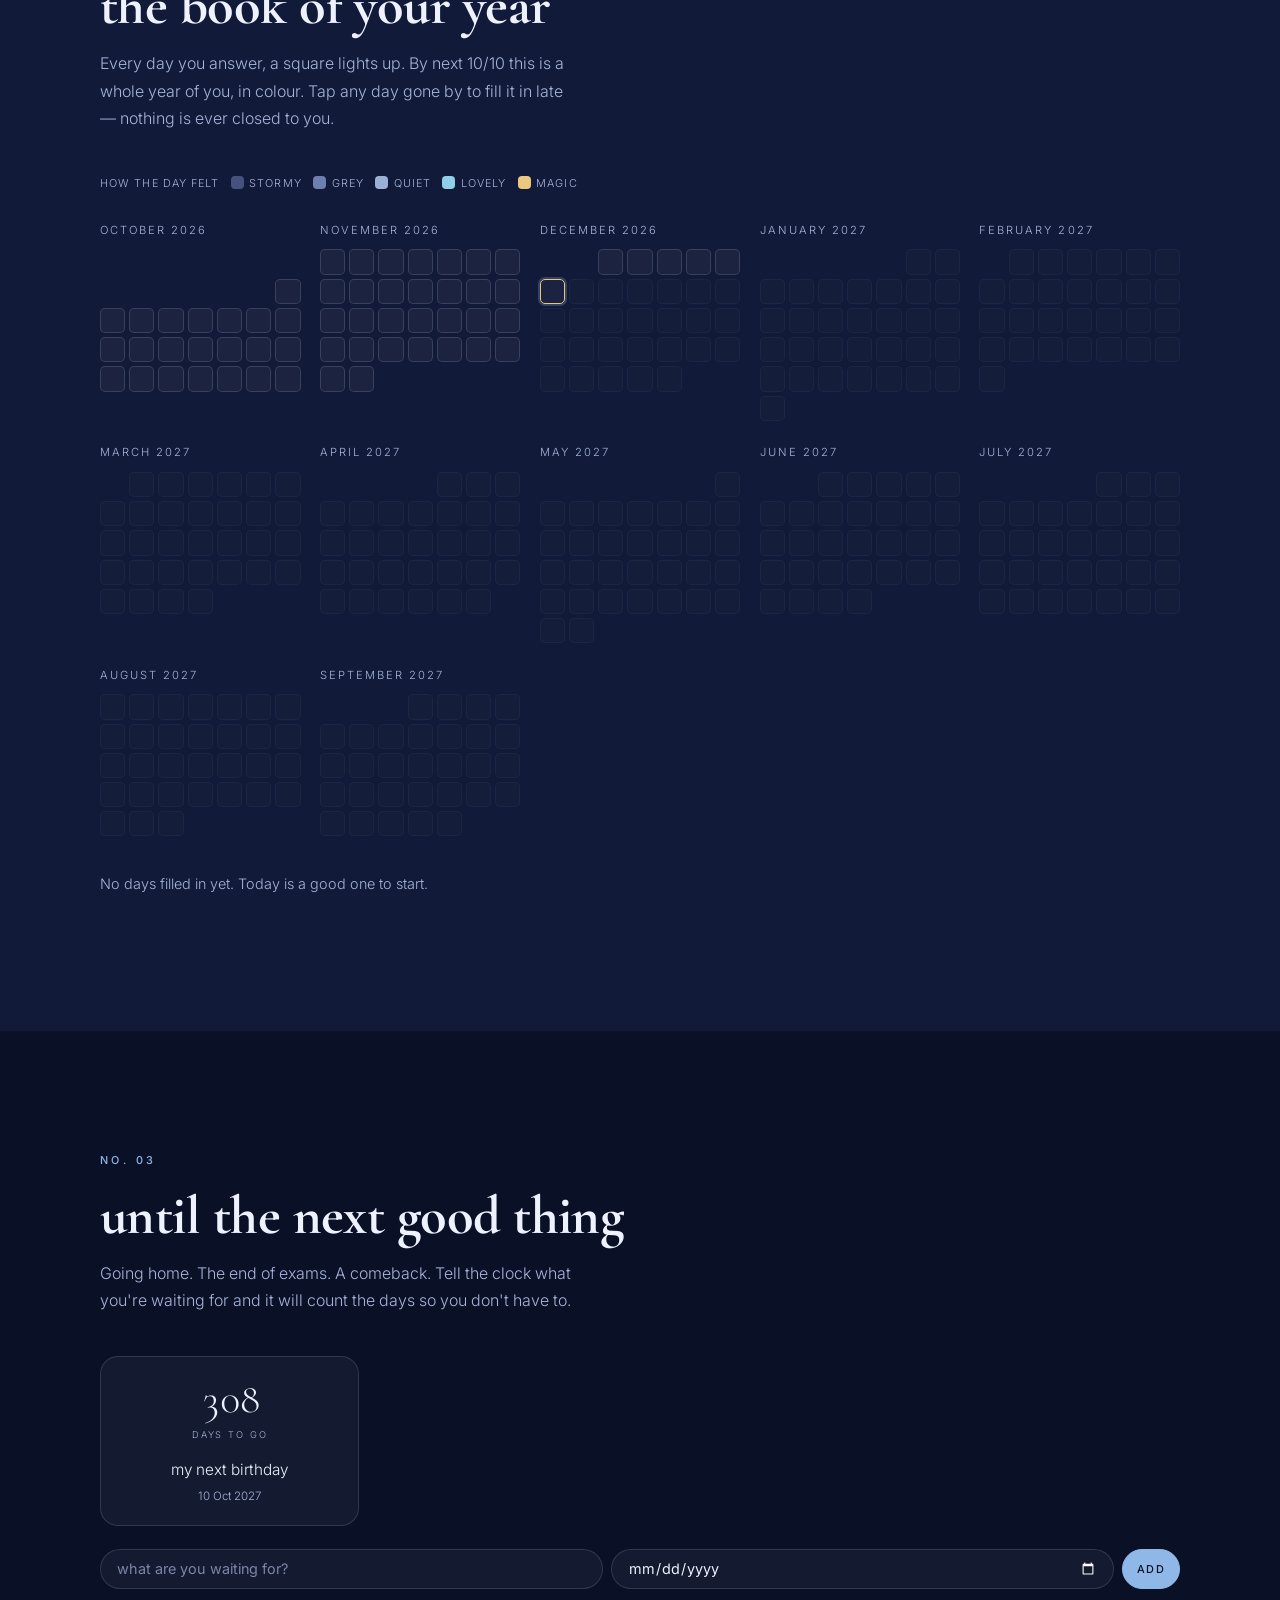
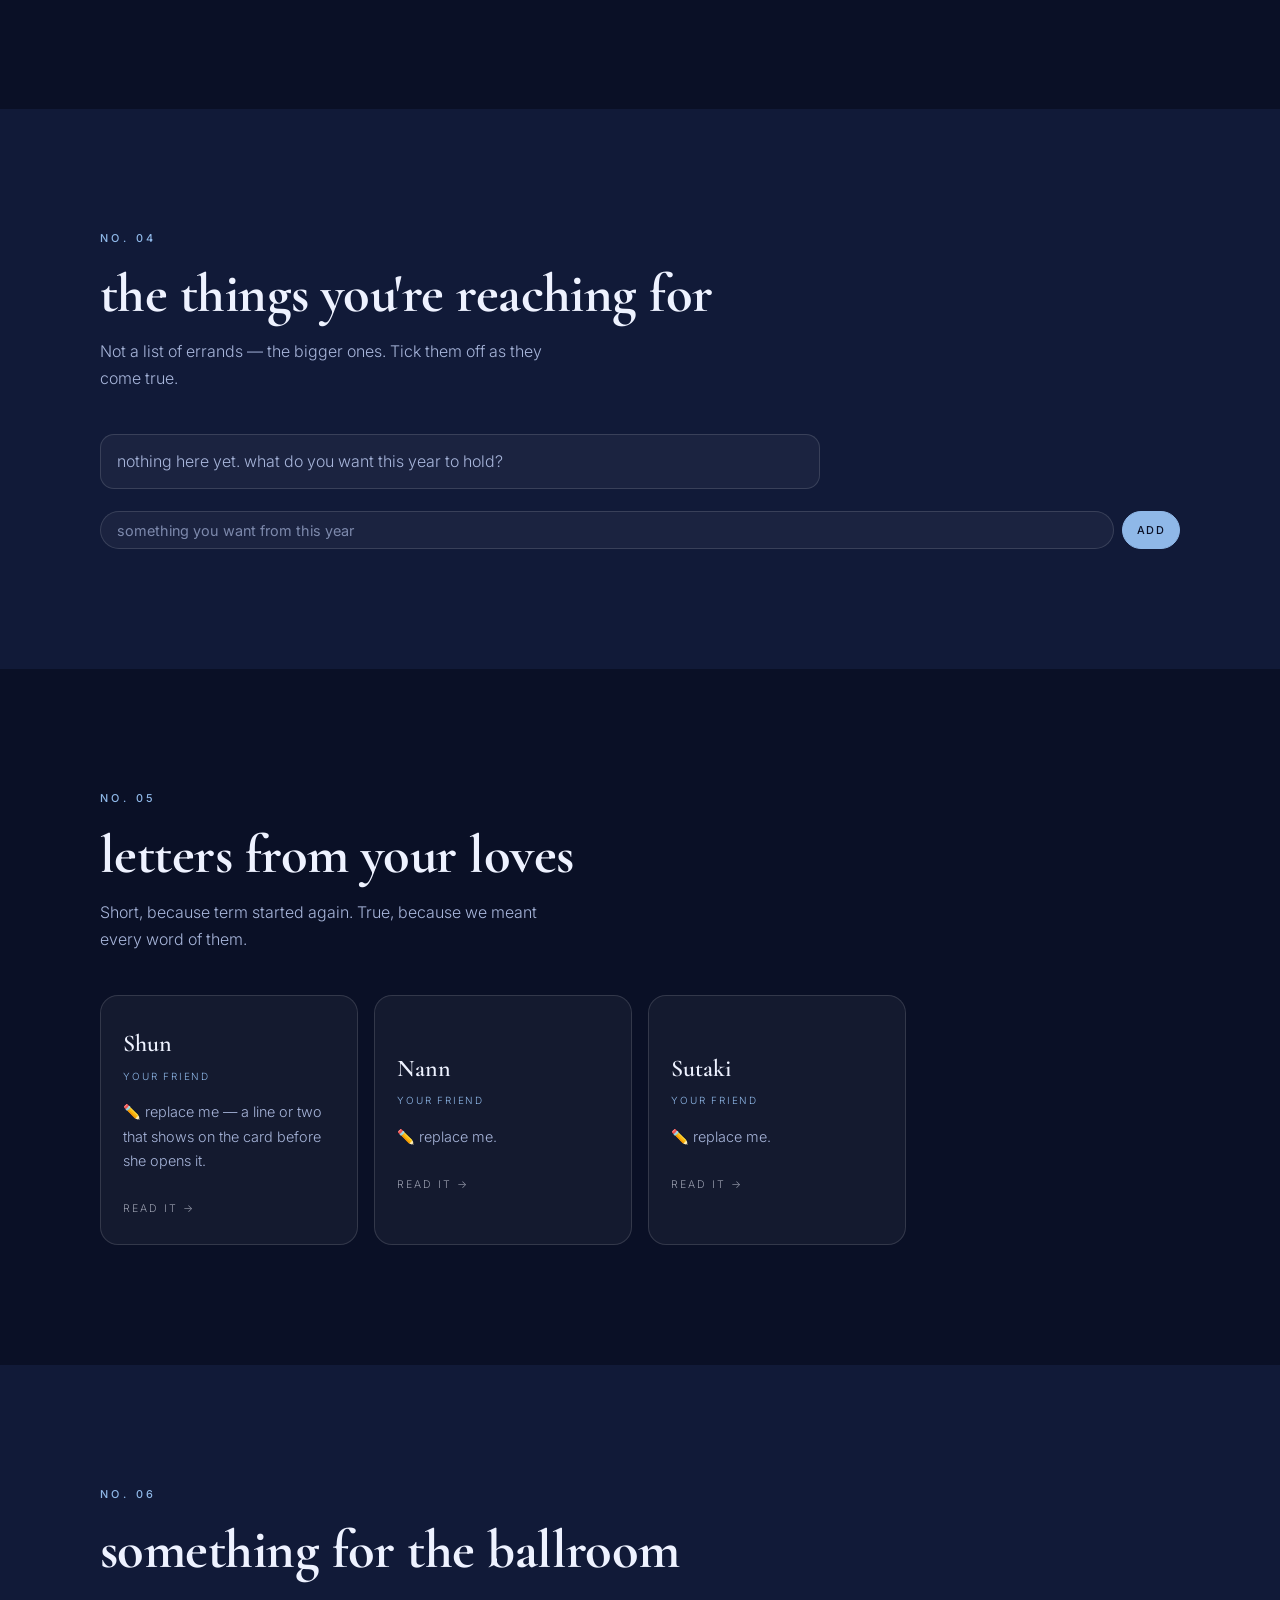
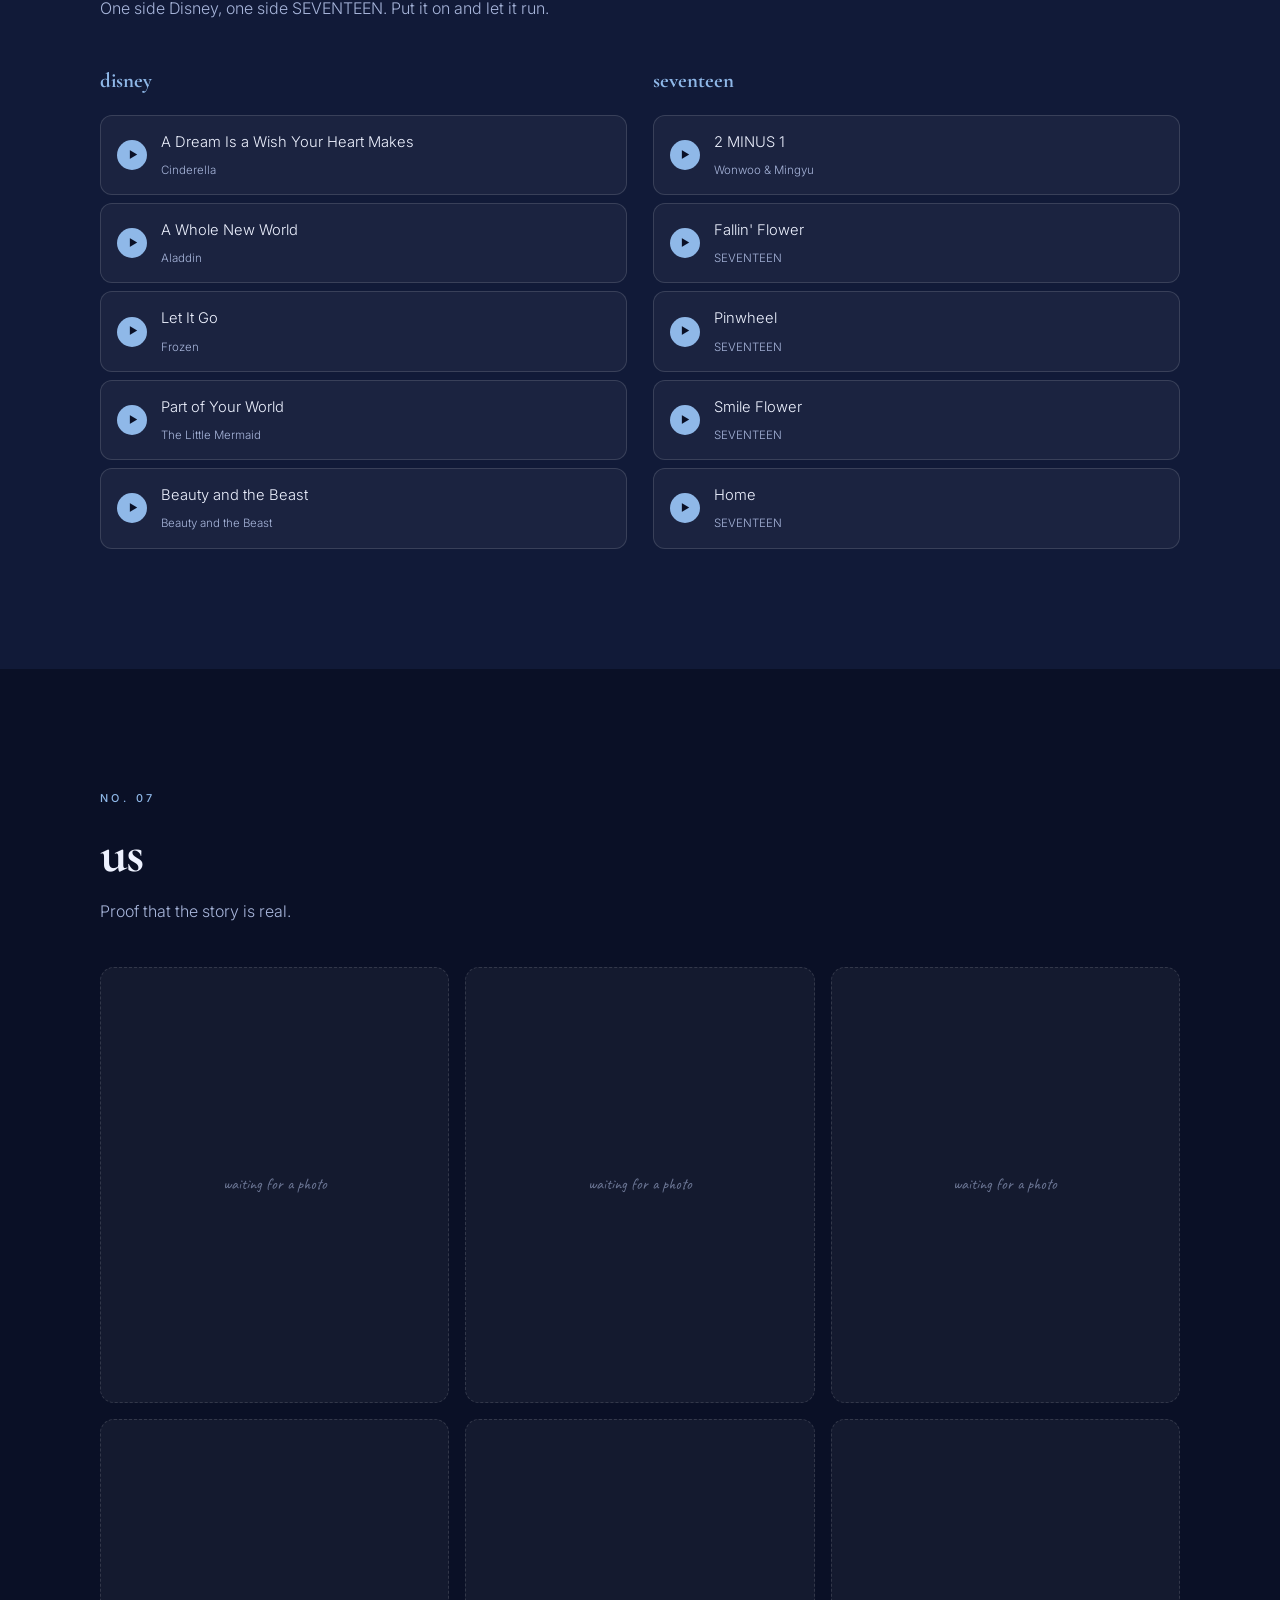
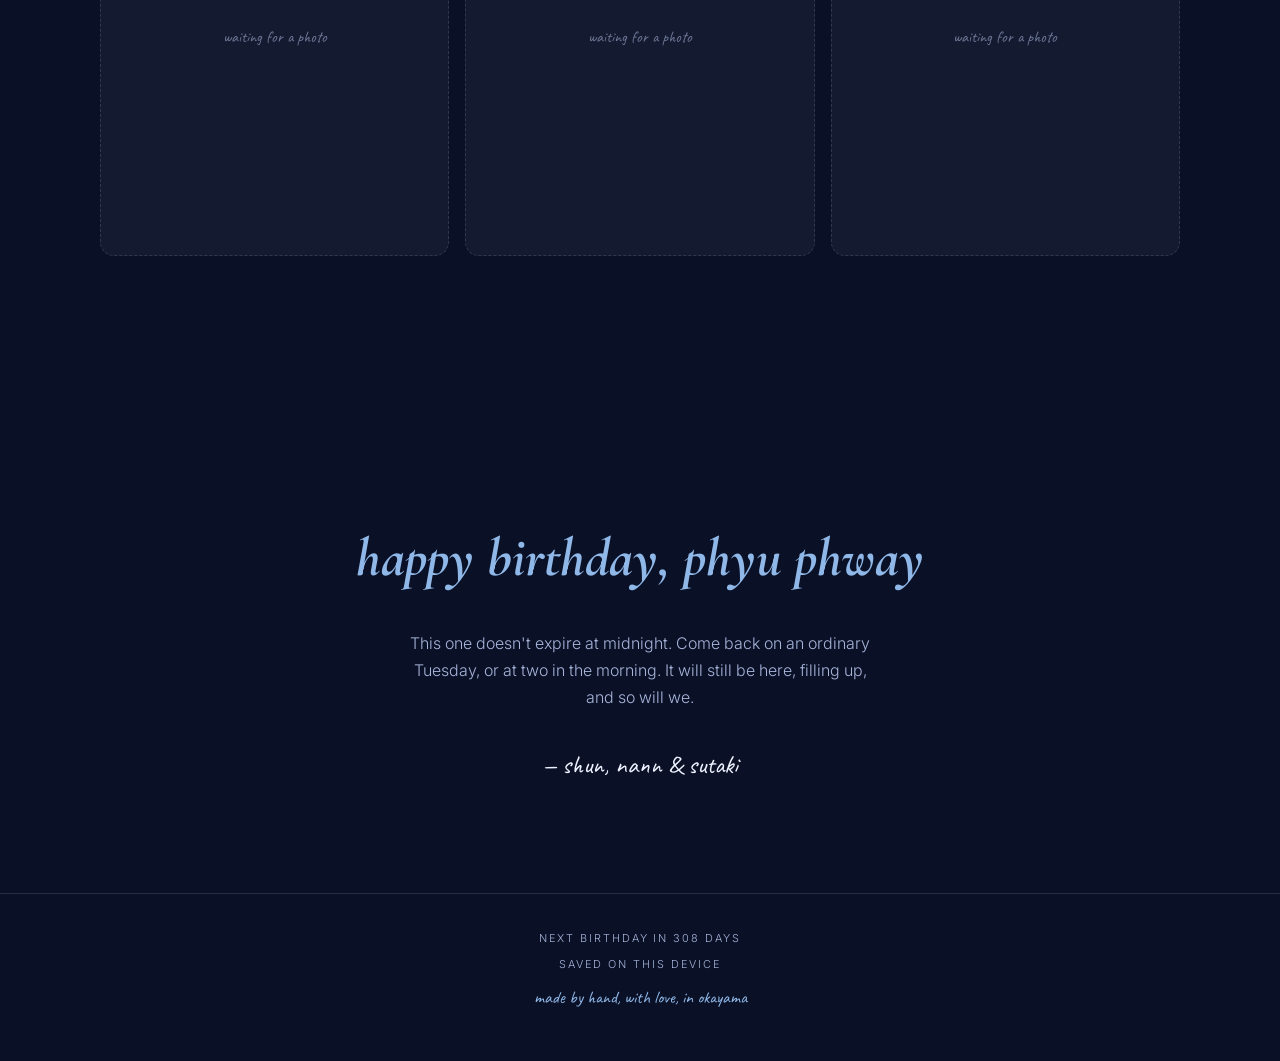
==== commit bf80b051: "Phyu's site: more sparkle, storybook wording, renamed sections - Two drifting sparkle layers that tw" ====
--- a/phyu/index.html
+++ b/phyu/index.html
@@ -79,7 +79,7 @@
 
         <div class="today-grid reveal">
           <div class="panel">
-            <h3 class="panel-title">how was today?</h3>
+            <h3 class="panel-title" id="today-mood-panel"></h3>
             <div class="mood-row" id="mood-row"></div>
             <input class="mood-note" id="mood-note" type="text" maxlength="140"
                    placeholder="one line about today (optional)" aria-label="a line about today">
@@ -87,7 +87,7 @@
 
           <div class="panel">
             <div class="panel-head">
-              <h3 class="panel-title">today's habits</h3>
+              <h3 class="panel-title" id="today-habit-panel"></h3>
               <button class="mini-btn" id="habit-edit">edit</button>
             </div>
             <ul class="habit-list" id="habit-list"></ul>
--- a/phyu/assets/css/style.css
+++ b/phyu/assets/css/style.css
@@ -18,7 +18,8 @@
   --line:      rgba(255, 255, 255, 0.13);
   --glow:      rgba(143, 184, 232, 0.26);
   --shadow:    0 30px 70px rgba(0, 0, 0, 0.5);
-  --sparkle:   0.5;
+  --sparkle:   0.95;
+  --shimmer:   0.55;
   color-scheme: dark;
 }
 
@@ -35,7 +36,8 @@
   --line:      rgba(22, 33, 63, 0.14);
   --glow:      rgba(120, 165, 225, 0.4);
   --shadow:    0 26px 60px rgba(60, 100, 170, 0.16);
-  --sparkle:   0.35;
+  --sparkle:   0.55;
+  --shimmer:   0.3;
   color-scheme: light;
 }
 
@@ -52,7 +54,8 @@
   --line:      rgba(58, 35, 48, 0.14);
   --glow:      rgba(240, 180, 200, 0.42);
   --shadow:    0 26px 60px rgba(180, 110, 140, 0.16);
-  --sparkle:   0.35;
+  --sparkle:   0.55;
+  --shimmer:   0.3;
   color-scheme: light;
 }
 
@@ -69,7 +72,8 @@
   --line:      rgba(61, 46, 18, 0.14);
   --glow:      rgba(240, 205, 130, 0.45);
   --shadow:    0 26px 60px rgba(170, 130, 50, 0.15);
-  --sparkle:   0.4;
+  --sparkle:   0.6;
+  --shimmer:   0.3;
   color-scheme: light;
 }
 
@@ -86,7 +90,8 @@
   --line:      rgba(47, 36, 73, 0.14);
   --glow:      rgba(195, 170, 245, 0.42);
   --shadow:    0 26px 60px rgba(120, 90, 190, 0.15);
-  --sparkle:   0.35;
+  --sparkle:   0.55;
+  --shimmer:   0.3;
   color-scheme: light;
 }
 
@@ -103,7 +108,8 @@
   --line:      rgba(16, 53, 58, 0.14);
   --glow:      rgba(145, 215, 220, 0.42);
   --shadow:    0 26px 60px rgba(30, 130, 140, 0.15);
-  --sparkle:   0.35;
+  --sparkle:   0.55;
+  --shimmer:   0.3;
   color-scheme: light;
 }
 
@@ -143,20 +149,56 @@
 
 button, input { font-family: inherit; }
 
-/* a faint drift of light, like dust in a ballroom */
-.sparkle-layer {
-  position: fixed; inset: 0; z-index: 1; pointer-events: none;
-  opacity: var(--sparkle);
+/* Dust in a ballroom: two layers of light at different speeds, each one
+   breathing. Kept to CSS gradients so it costs nothing to run. */
+/* Above the gate (500) so the first thing she sees has dust in the air too,
+   but below the letter overlays (600) so reading is never speckled. */
+.sparkle-layer { position: fixed; inset: -10%; z-index: 550; pointer-events: none; opacity: var(--sparkle); }
+.sparkle-layer::before,
+.sparkle-layer::after { content: ""; position: absolute; inset: 0; }
+
+.sparkle-layer::before {
   background-image:
-    radial-gradient(1.5px 1.5px at 20% 30%, var(--accent-2), transparent),
-    radial-gradient(1.5px 1.5px at 70% 60%, var(--accent), transparent),
-    radial-gradient(1px 1px at 45% 80%, var(--accent-2), transparent),
-    radial-gradient(1px 1px at 85% 20%, var(--accent), transparent),
-    radial-gradient(1.5px 1.5px at 10% 70%, var(--accent), transparent);
-  background-size: 700px 700px, 560px 560px, 480px 480px, 620px 620px, 540px 540px;
-  animation: drift 90s linear infinite;
-}
-@keyframes drift { to { background-position: 700px 700px, -560px 560px, 480px -480px, -620px -620px, 540px 540px; } }
+    radial-gradient(2px 2px at 12% 18%, var(--accent-2), transparent 60%),
+    radial-gradient(1.5px 1.5px at 34% 62%, var(--accent), transparent 60%),
+    radial-gradient(2.5px 2.5px at 58% 28%, var(--accent-2), transparent 55%),
+    radial-gradient(1.5px 1.5px at 76% 72%, var(--accent), transparent 60%),
+    radial-gradient(2px 2px at 90% 36%, var(--accent-2), transparent 58%),
+    radial-gradient(1px 1px at 22% 86%, var(--accent), transparent 60%),
+    radial-gradient(1.5px 1.5px at 66% 92%, var(--accent-2), transparent 60%);
+  background-size: 620px 620px;
+  animation: drift 110s linear infinite, twinkle 7s ease-in-out infinite;
+}
+
+.sparkle-layer::after {
+  background-image:
+    radial-gradient(1px 1px at 8% 44%, var(--accent), transparent 60%),
+    radial-gradient(1.5px 1.5px at 28% 8%, var(--accent-2), transparent 58%),
+    radial-gradient(1px 1px at 48% 78%, var(--accent), transparent 60%),
+    radial-gradient(2px 2px at 70% 14%, var(--accent-2), transparent 55%),
+    radial-gradient(1px 1px at 84% 58%, var(--accent), transparent 60%),
+    radial-gradient(1.5px 1.5px at 96% 88%, var(--accent-2), transparent 58%),
+    radial-gradient(1px 1px at 40% 34%, var(--accent-2), transparent 60%);
+  background-size: 430px 430px;
+  animation: drift-back 74s linear infinite, twinkle 4.6s ease-in-out infinite 1.4s;
+}
+
+@keyframes drift      { to { background-position: 620px 620px; } }
+@keyframes drift-back { to { background-position: -430px 430px; } }
+@keyframes twinkle    { 0%, 100% { opacity: .45; } 50% { opacity: 1; } }
+
+/* a slow shimmer across the dark themes, like light moving over a gown */
+.site::before, .gate::before {
+  content: ""; position: fixed; inset: -40% -20%; z-index: 0; pointer-events: none;
+  background: radial-gradient(ellipse 42% 34% at 50% 50%, var(--glow), transparent 70%);
+  opacity: var(--shimmer, 0); filter: blur(42px);
+  animation: wander 46s ease-in-out infinite alternate;
+}
+@keyframes wander {
+  0%   { transform: translate(-16%, -8%) scale(1); }
+  50%  { transform: translate(10%, 12%) scale(1.18); }
+  100% { transform: translate(18%, -6%) scale(.95); }
+}
 
 /* shared type */
 .eyebrow {
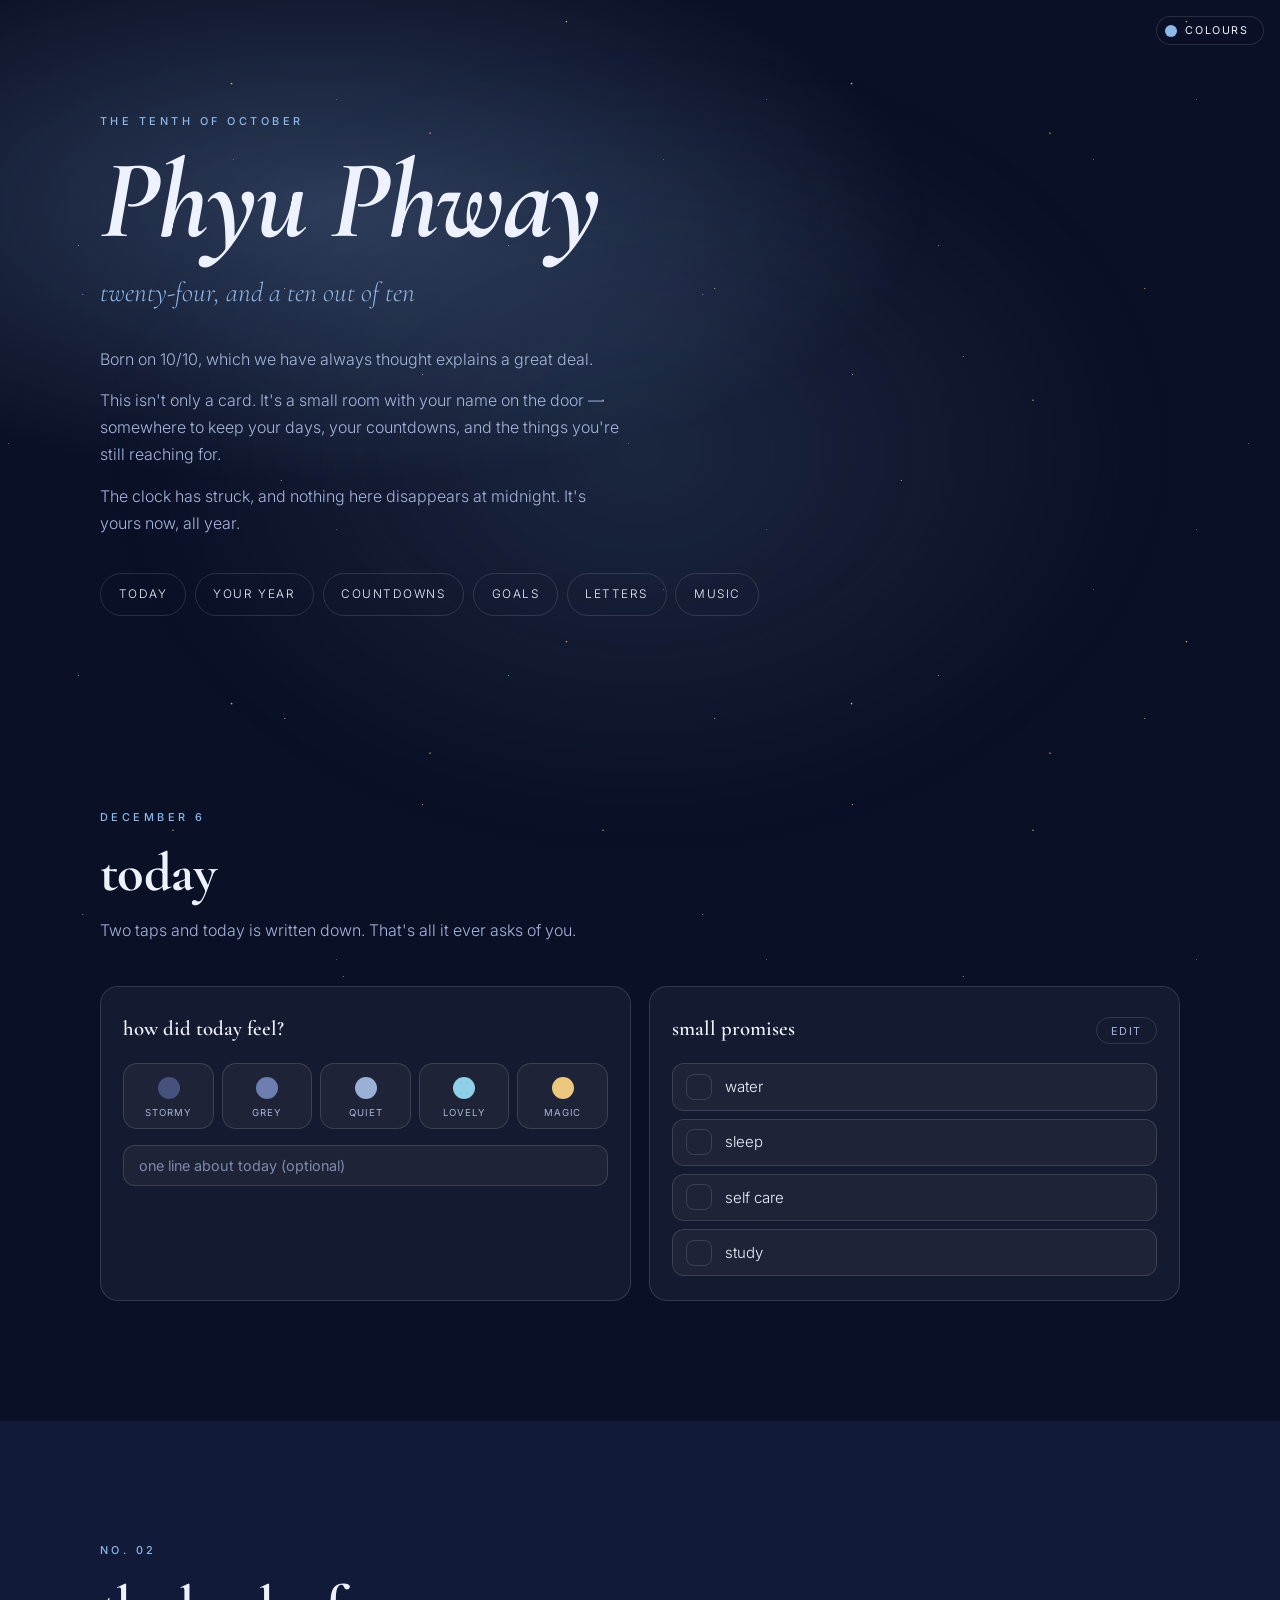
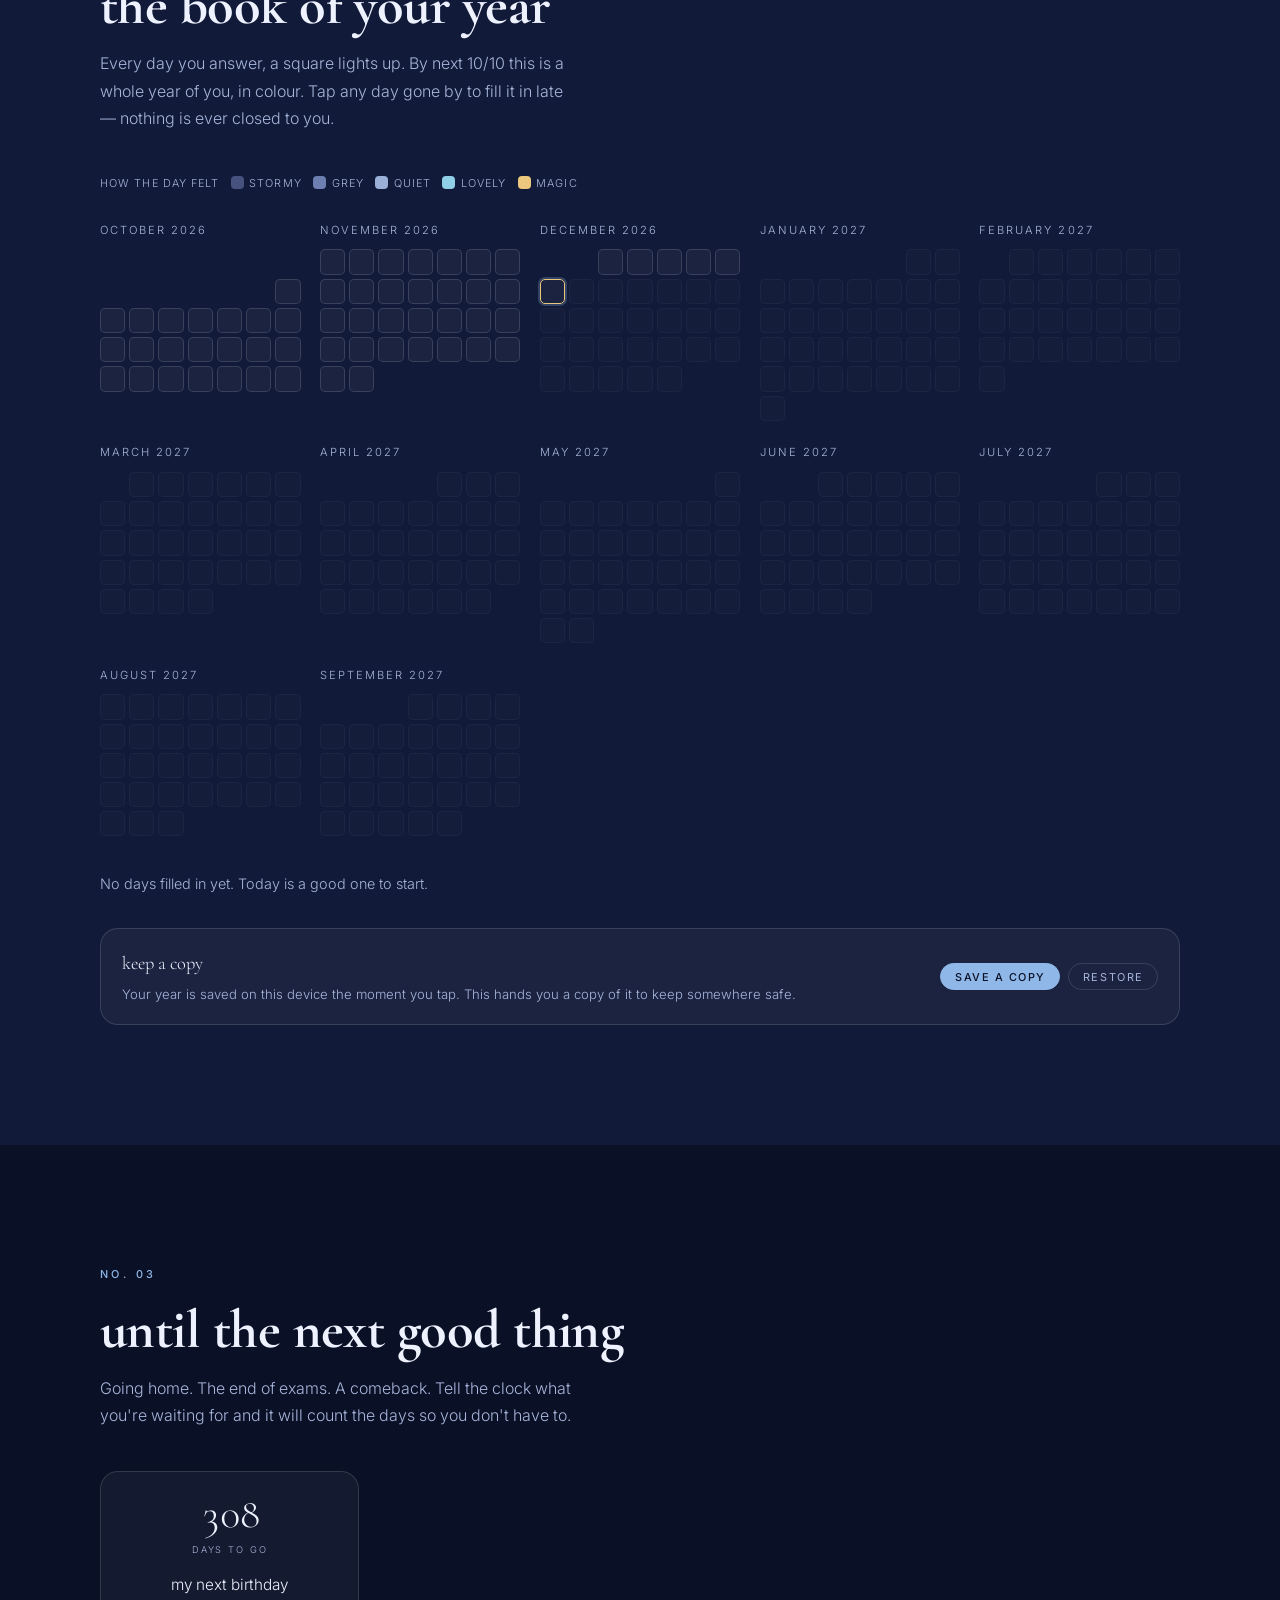
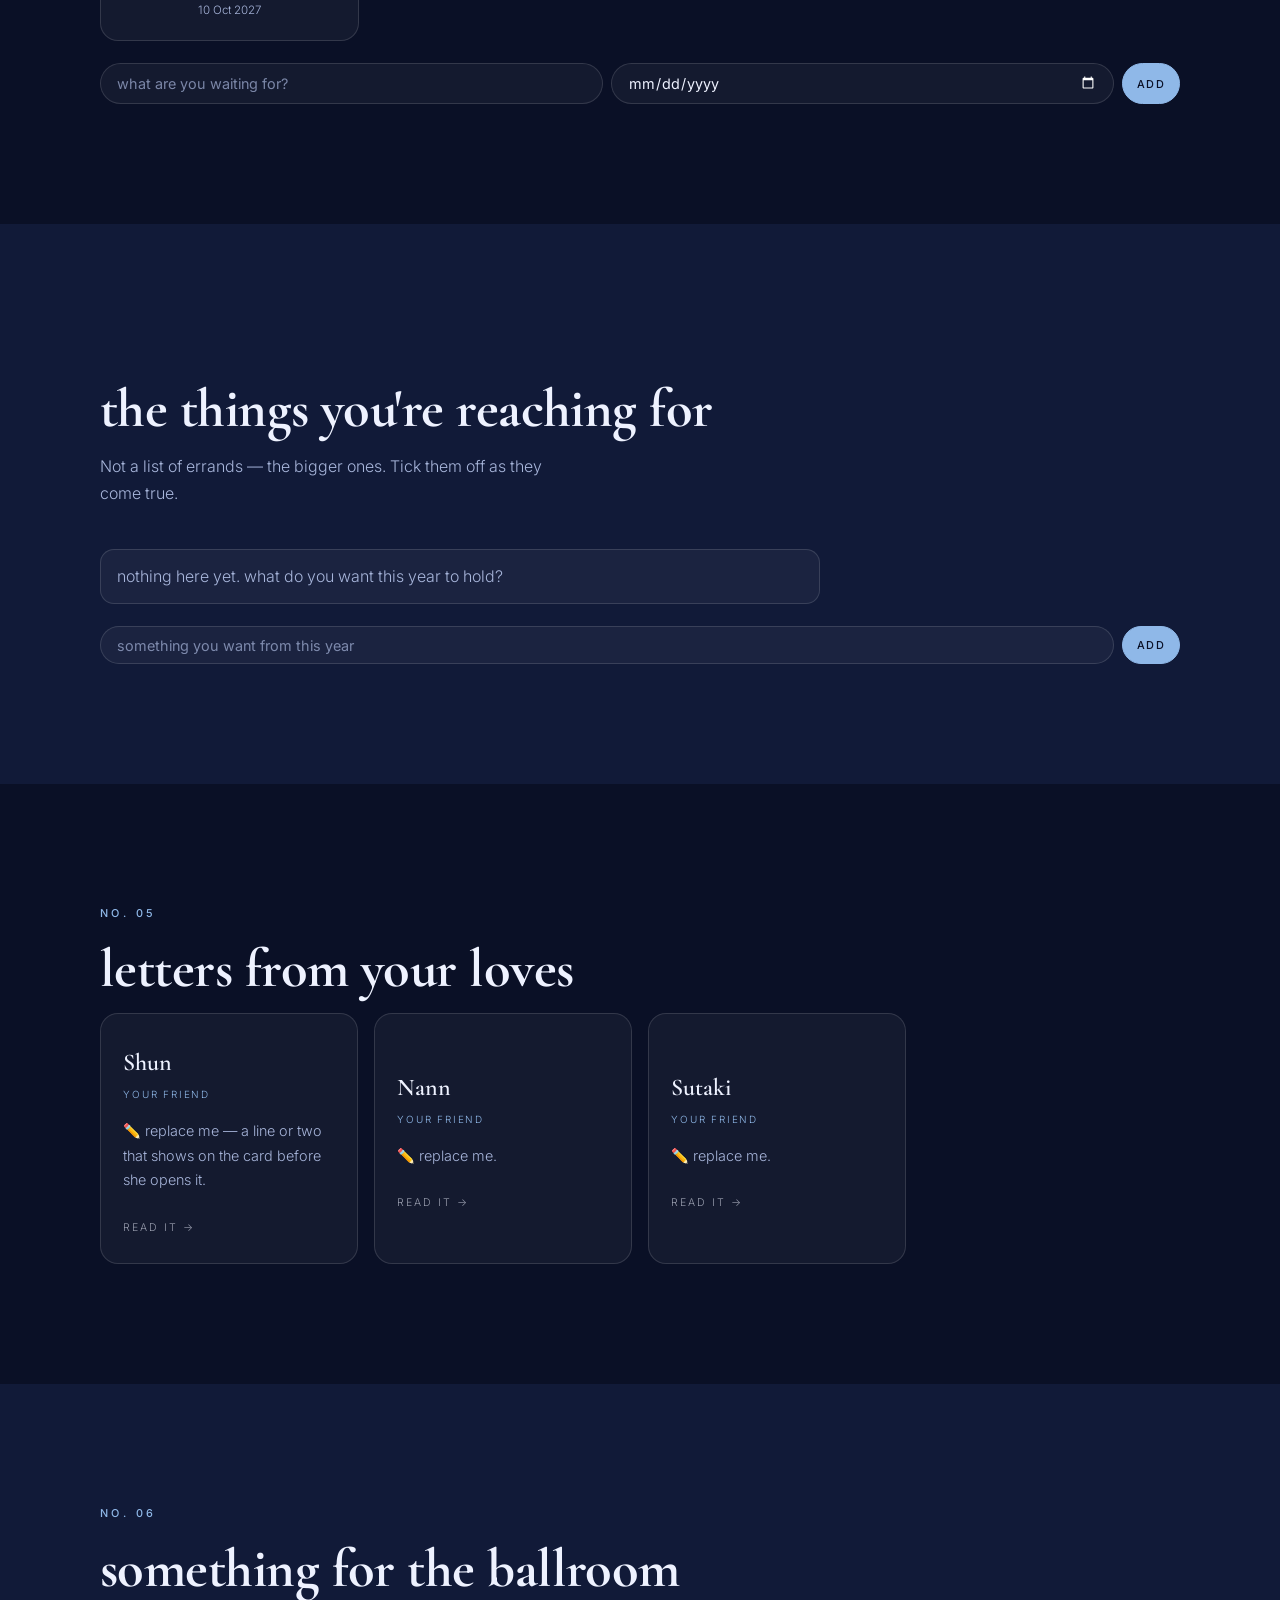
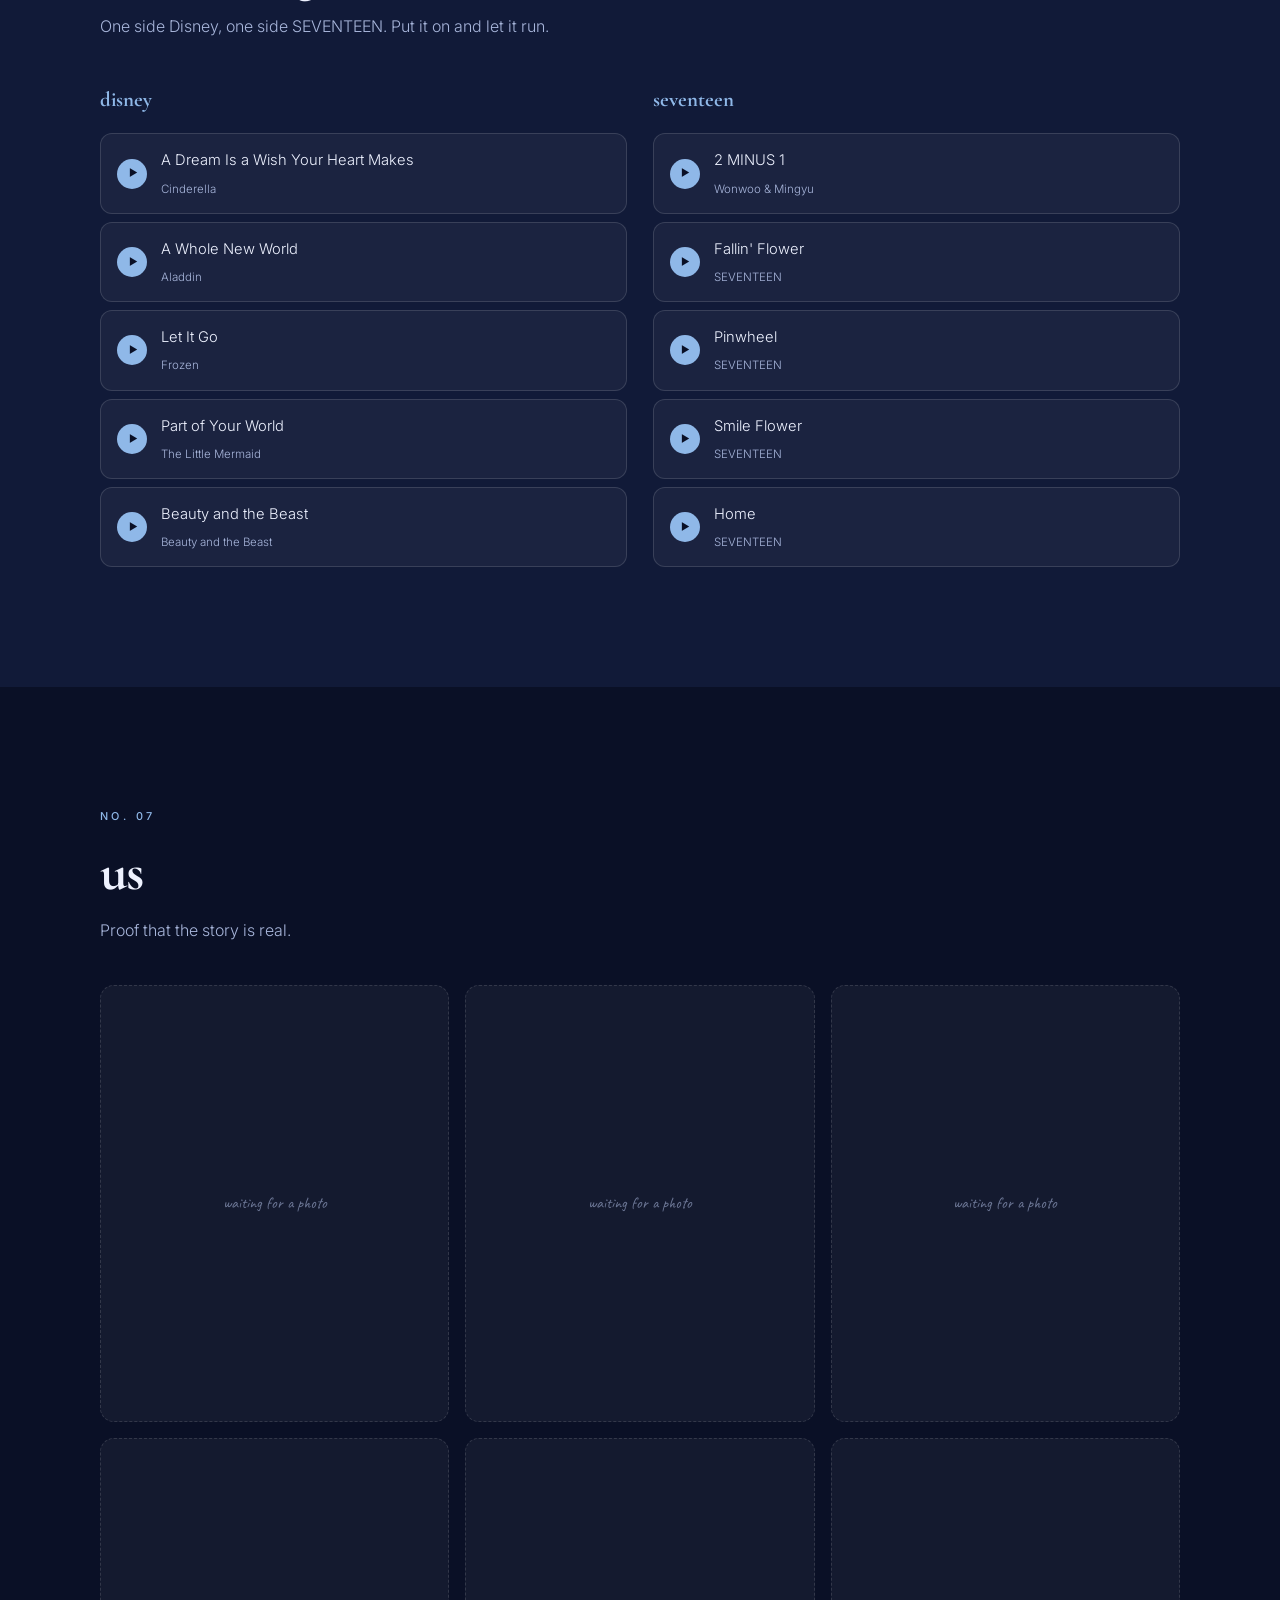
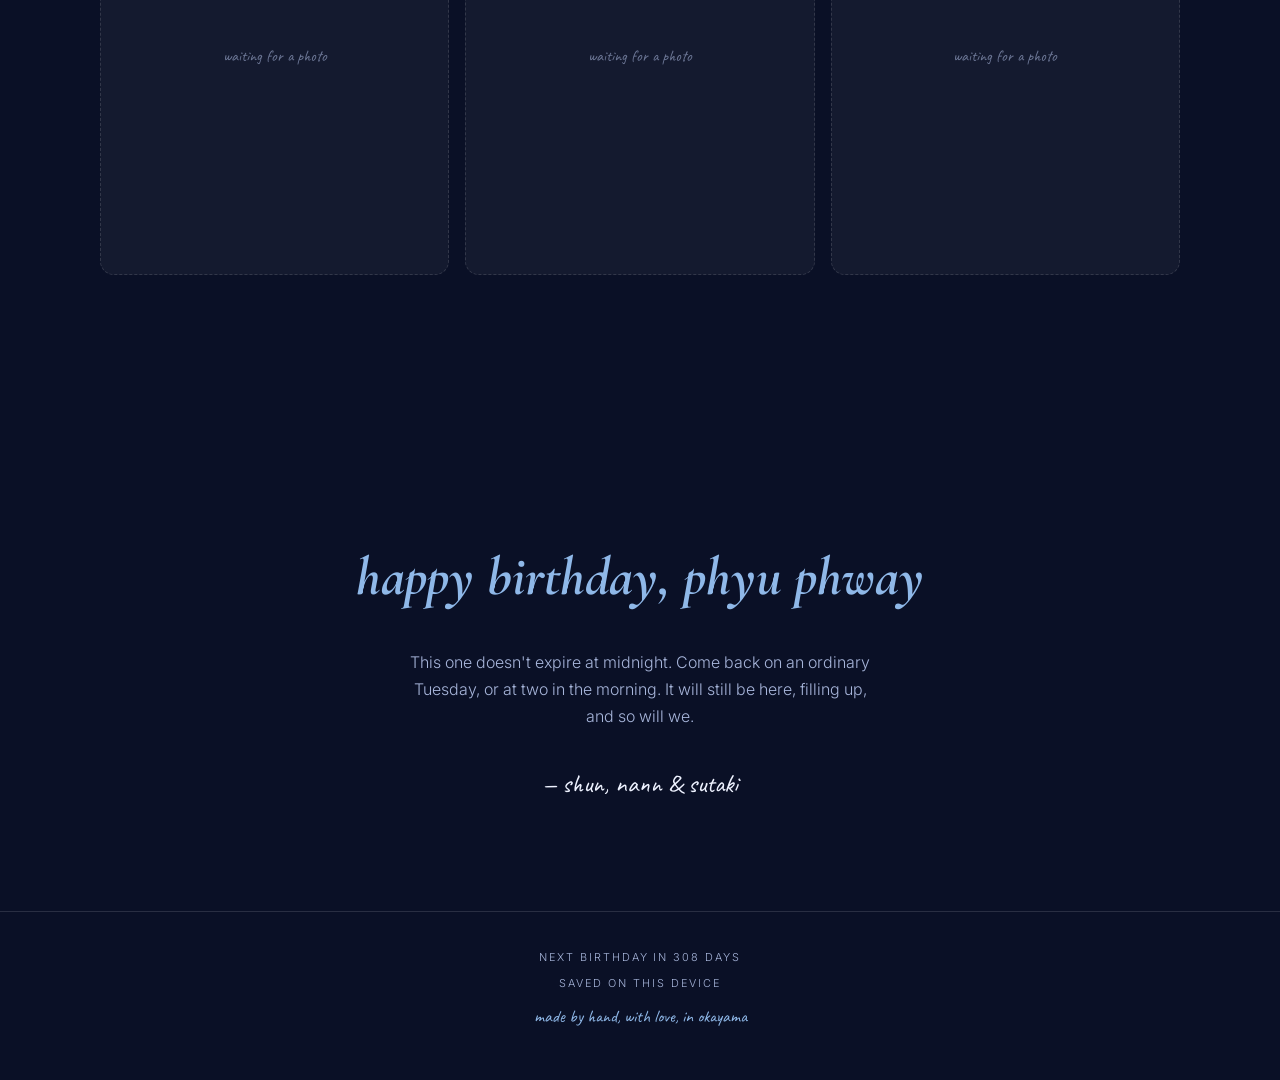
==== commit b745f836: "Phyu's site: save and restore her year, a finer clock, drop one lede - Added "keep a copy" under the" ====
--- a/phyu/index.html
+++ b/phyu/index.html
@@ -22,16 +22,26 @@
   <div class="gate-inner">
     <p class="gate-eyebrow" id="gate-eyebrow"></p>
     <h1 class="gate-name" id="gate-name"></h1>
+    <div class="flourish" aria-hidden="true"><i></i><span>&#10022;</span><i></i></div>
 
     <div class="clock" aria-hidden="true">
       <svg viewBox="0 0 200 200" class="clock-face">
-        <circle cx="100" cy="100" r="94" class="clock-rim"/>
-        <circle cx="100" cy="100" r="86" class="clock-inner"/>
+        <circle cx="100" cy="100" r="97" class="clock-ring-outer"/>
+        <circle cx="100" cy="100" r="91" class="clock-ring-inner"/>
+        <circle cx="100" cy="100" r="85" class="clock-inner"/>
         <g id="clock-ticks"></g>
-        <line x1="100" y1="100" x2="100" y2="52" class="clock-hand clock-hour" id="hand-hour"/>
-        <line x1="100" y1="100" x2="100" y2="34" class="clock-hand clock-minute" id="hand-min"/>
-        <line x1="100" y1="100" x2="100" y2="28" class="clock-hand clock-second" id="hand-sec"/>
-        <circle cx="100" cy="100" r="5" class="clock-pin"/>
+        <g class="clock-numerals">
+          <text x="100" y="40">XII</text>
+          <text x="160" y="100">III</text>
+          <text x="100" y="160">VI</text>
+          <text x="40"  y="100">IX</text>
+        </g>
+        <g class="clock-orbit"><circle cx="100" cy="6" r="2.4" class="orbit-dot"/></g>
+        <line x1="100" y1="110" x2="100" y2="60" class="clock-hand clock-hour" id="hand-hour"/>
+        <line x1="100" y1="113" x2="100" y2="46" class="clock-hand clock-minute" id="hand-min"/>
+        <line x1="100" y1="116" x2="100" y2="42" class="clock-hand clock-second" id="hand-sec"/>
+        <circle cx="100" cy="100" r="6.5" class="clock-pin-outer"/>
+        <circle cx="100" cy="100" r="2.8" class="clock-pin"/>
       </svg>
     </div>
 
@@ -109,6 +119,18 @@
         <div class="year-legend reveal" id="year-legend"></div>
         <div class="year-months" id="year-months"></div>
         <p class="year-stats reveal" id="year-stats"></p>
+
+        <div class="keep reveal">
+          <div class="keep-words">
+            <p class="keep-title" id="keep-title"></p>
+            <p class="keep-lede" id="keep-lede"></p>
+          </div>
+          <div class="keep-actions">
+            <button class="mini-btn solid" id="keep-save">save a copy</button>
+            <button class="mini-btn" id="keep-load">restore</button>
+            <input type="file" id="keep-file" accept="application/json,.json" hidden>
+          </div>
+        </div>
       </div>
     </section>
 
--- a/phyu/assets/css/style.css
+++ b/phyu/assets/css/style.css
@@ -211,6 +211,7 @@
   line-height: 1.08; letter-spacing: -0.01em; margin: 0 0 0.9rem;
 }
 .section-lede { color: var(--muted); max-width: 48ch; margin: 0 0 2.6rem; }
+.section-lede:empty { display: none; }
 .section { padding: clamp(4rem, 10vw, 7.5rem) 0; position: relative; z-index: 2; }
 .section-alt { background: var(--bg-2); }
 
@@ -234,23 +235,57 @@
   margin: 0 0 2rem; color: var(--accent);
 }
 
-.clock { width: clamp(150px, 40vw, 210px); margin: 0 auto 2rem; }
-.clock-face { width: 100%; height: auto; display: block; filter: drop-shadow(0 0 24px var(--glow)); }
-.clock-rim   { fill: none; stroke: var(--accent-2); stroke-width: 1.5; opacity: .55; }
+.clock { position: relative; width: clamp(164px, 44vw, 232px); margin: 0 auto 2.2rem; }
+.clock::after {
+  content: ""; position: absolute; inset: -22%; border-radius: 50%;
+  background: radial-gradient(circle, var(--glow), transparent 68%);
+  animation: halo 6.5s ease-in-out infinite; pointer-events: none;
+}
+@keyframes halo { 0%, 100% { opacity: .55; transform: scale(1); } 50% { opacity: 1; transform: scale(1.09); } }
+
+.clock-face { position: relative; width: 100%; height: auto; display: block; }
+.clock-ring-outer { fill: none; stroke: var(--accent-2); stroke-width: 1; opacity: .4; }
+.clock-ring-inner { fill: none; stroke: var(--accent-2); stroke-width: 2; opacity: .75; }
 .clock-inner { fill: var(--surface); stroke: var(--line); stroke-width: 1; }
-.clock-tick  { stroke: var(--muted); stroke-width: 1.5; opacity: .5; }
-.clock-tick.major { stroke: var(--accent-2); stroke-width: 2.5; opacity: .9; }
-.clock-hand  { stroke-linecap: round; transform-origin: 100px 100px; }
-.clock-hour  { stroke: var(--text); stroke-width: 4; }
-.clock-minute{ stroke: var(--text); stroke-width: 2.5; }
-.clock-second{ stroke: var(--accent); stroke-width: 1.2; }
-.clock-pin   { fill: var(--accent-2); }
+
+.clock-tick { stroke: var(--muted); stroke-width: 1; opacity: .4; }
+.clock-tick.major { stroke: var(--accent-2); stroke-width: 2; opacity: .8; }
+
+.clock-numerals text {
+  fill: var(--accent-2); font-family: "Cormorant Garamond", Georgia, serif;
+  font-size: 15px; font-weight: 600; letter-spacing: .5px;
+  text-anchor: middle; dominant-baseline: central; opacity: .92;
+}
+
+/* one point of light going slowly round, like the hour coming for her */
+.clock-orbit { transform-origin: 100px 100px; animation: orbit 20s linear infinite; }
+.orbit-dot { fill: var(--accent-2); }
+@keyframes orbit { to { transform: rotate(360deg); } }
+
+.clock-hand { stroke-linecap: round; transform-origin: 100px 100px; }
+.clock-hour { stroke: var(--text); stroke-width: 3.6; }
+.clock-minute { stroke: var(--text); stroke-width: 2.2; }
+.clock-second { stroke: var(--accent); stroke-width: 1; opacity: .9; }
+.clock-pin-outer { fill: none; stroke: var(--accent-2); stroke-width: 1.4; opacity: .8; }
+.clock-pin { fill: var(--accent-2); }
+
+/* a thin rule with a diamond in it, under her name */
+.flourish { display: flex; align-items: center; justify-content: center; gap: .8rem; margin: -1.1rem 0 2rem; }
+.flourish i { display: block; width: clamp(34px, 12vw, 70px); height: 1px; background: linear-gradient(90deg, transparent, var(--accent-2)); opacity: .6; }
+.flourish i:last-child { background: linear-gradient(90deg, var(--accent-2), transparent); }
+.flourish span { color: var(--accent-2); font-size: .72rem; opacity: .9; }
 
 .countdown { display: flex; justify-content: center; gap: clamp(.3rem,2vw,1rem); margin-bottom: 2rem; }
 .cd-unit {
+  position: relative; overflow: hidden;
   min-width: clamp(58px, 17vw, 86px);
   background: var(--surface); border: 1px solid var(--line);
   border-radius: 14px; padding: .8rem .3rem .7rem;
+}
+.cd-unit::before {
+  content: ""; position: absolute; top: 0; left: 18%; right: 18%; height: 1px;
+  background: linear-gradient(90deg, transparent, var(--accent-2), transparent);
+  opacity: .7;
 }
 .cd-num {
   display: block; font-family: "Cormorant Garamond", Georgia, serif;
@@ -365,6 +400,16 @@
 .day.future:hover { transform: none; border-color: var(--line); }
 .day.today { border-color: var(--accent-2); box-shadow: 0 0 0 2px var(--glow); }
 .year-stats { margin-top: 2.2rem; color: var(--muted); font-size: .9rem; }
+
+.keep {
+  margin-top: 2rem; padding: 1.2rem 1.3rem;
+  background: var(--surface); border: 1px solid var(--line); border-radius: var(--radius);
+  display: flex; flex-wrap: wrap; align-items: center; gap: .7rem 1.1rem;
+}
+.keep-words { flex: 1 1 260px; min-width: 0; }
+.keep-title { font-family: "Cormorant Garamond", Georgia, serif; font-size: 1.15rem; margin: 0 0 .2rem; }
+.keep-lede { margin: 0; font-size: .82rem; color: var(--muted); }
+.keep-actions { display: flex; gap: .5rem; flex-wrap: wrap; }
 
 /* ============================ countdowns ============================ */
 .cd-grid { display: grid; grid-template-columns: repeat(auto-fill, minmax(215px, 1fr)); gap: .9rem; }
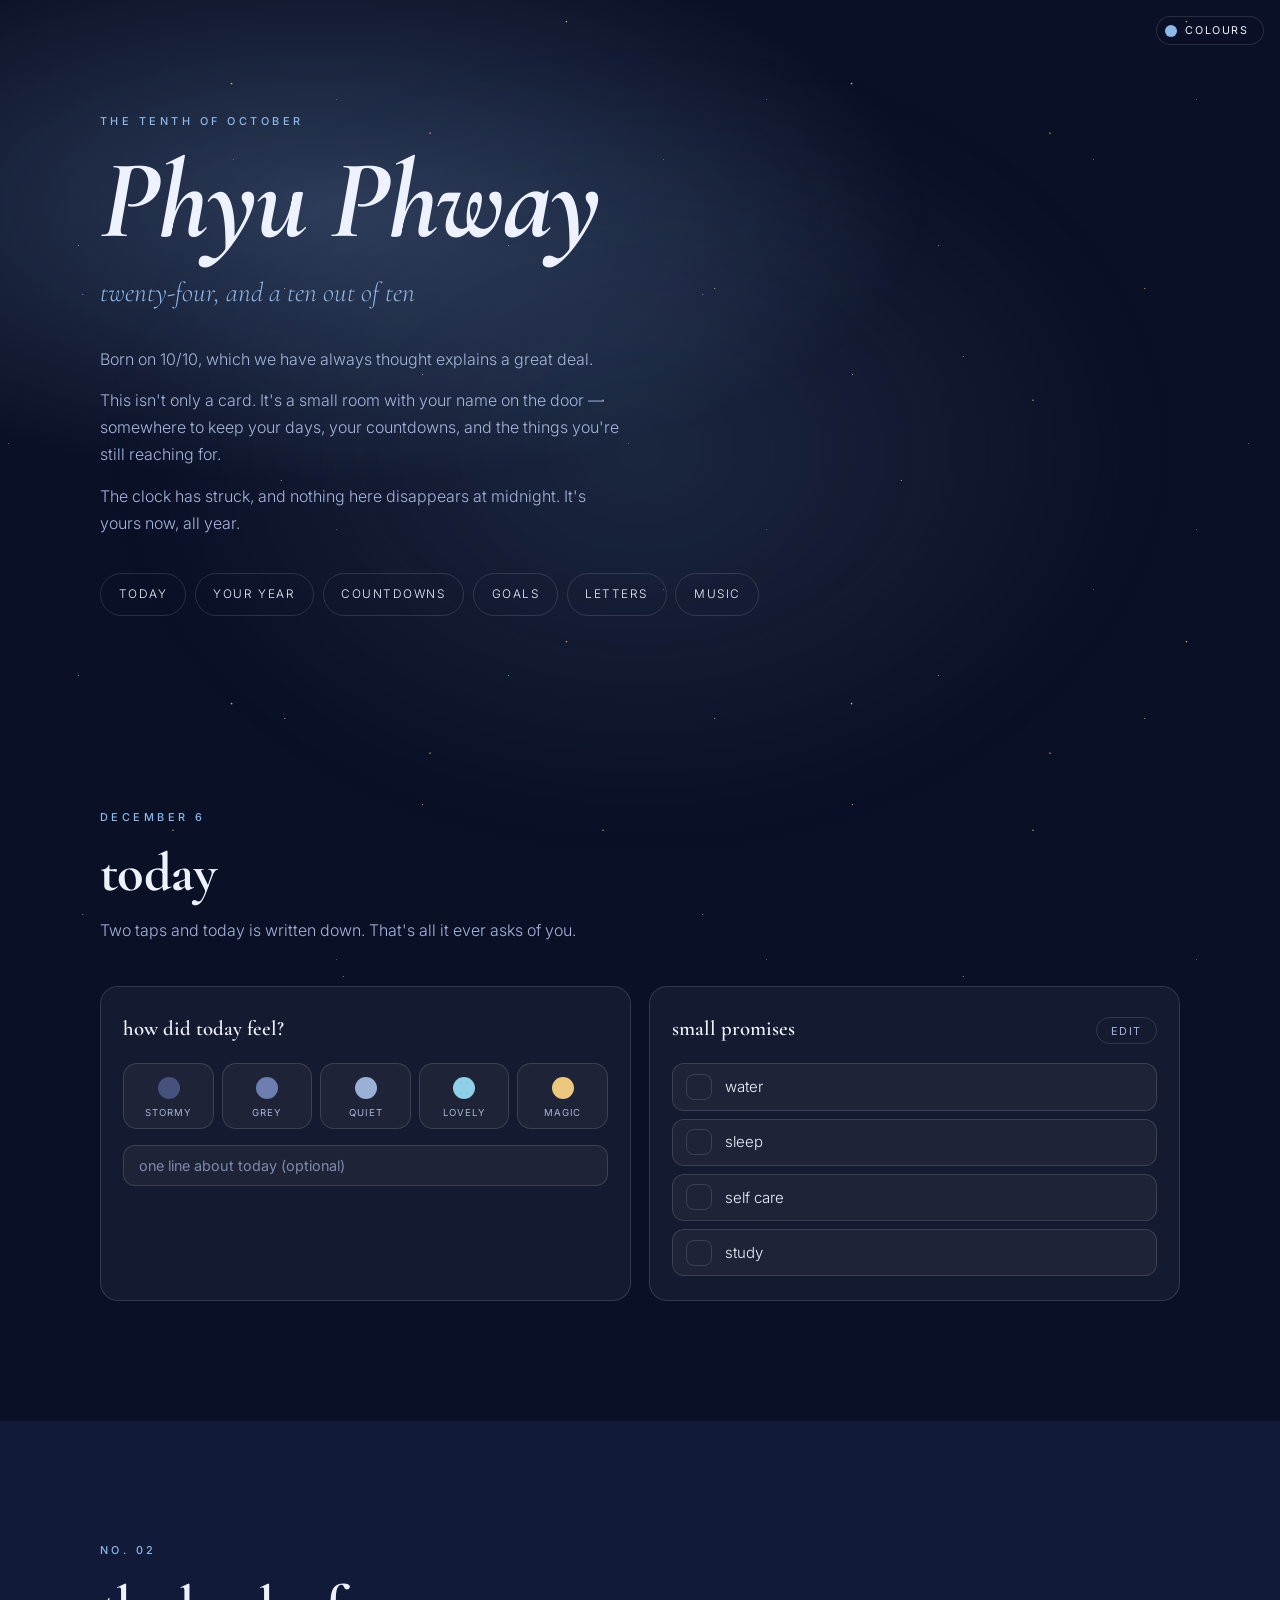
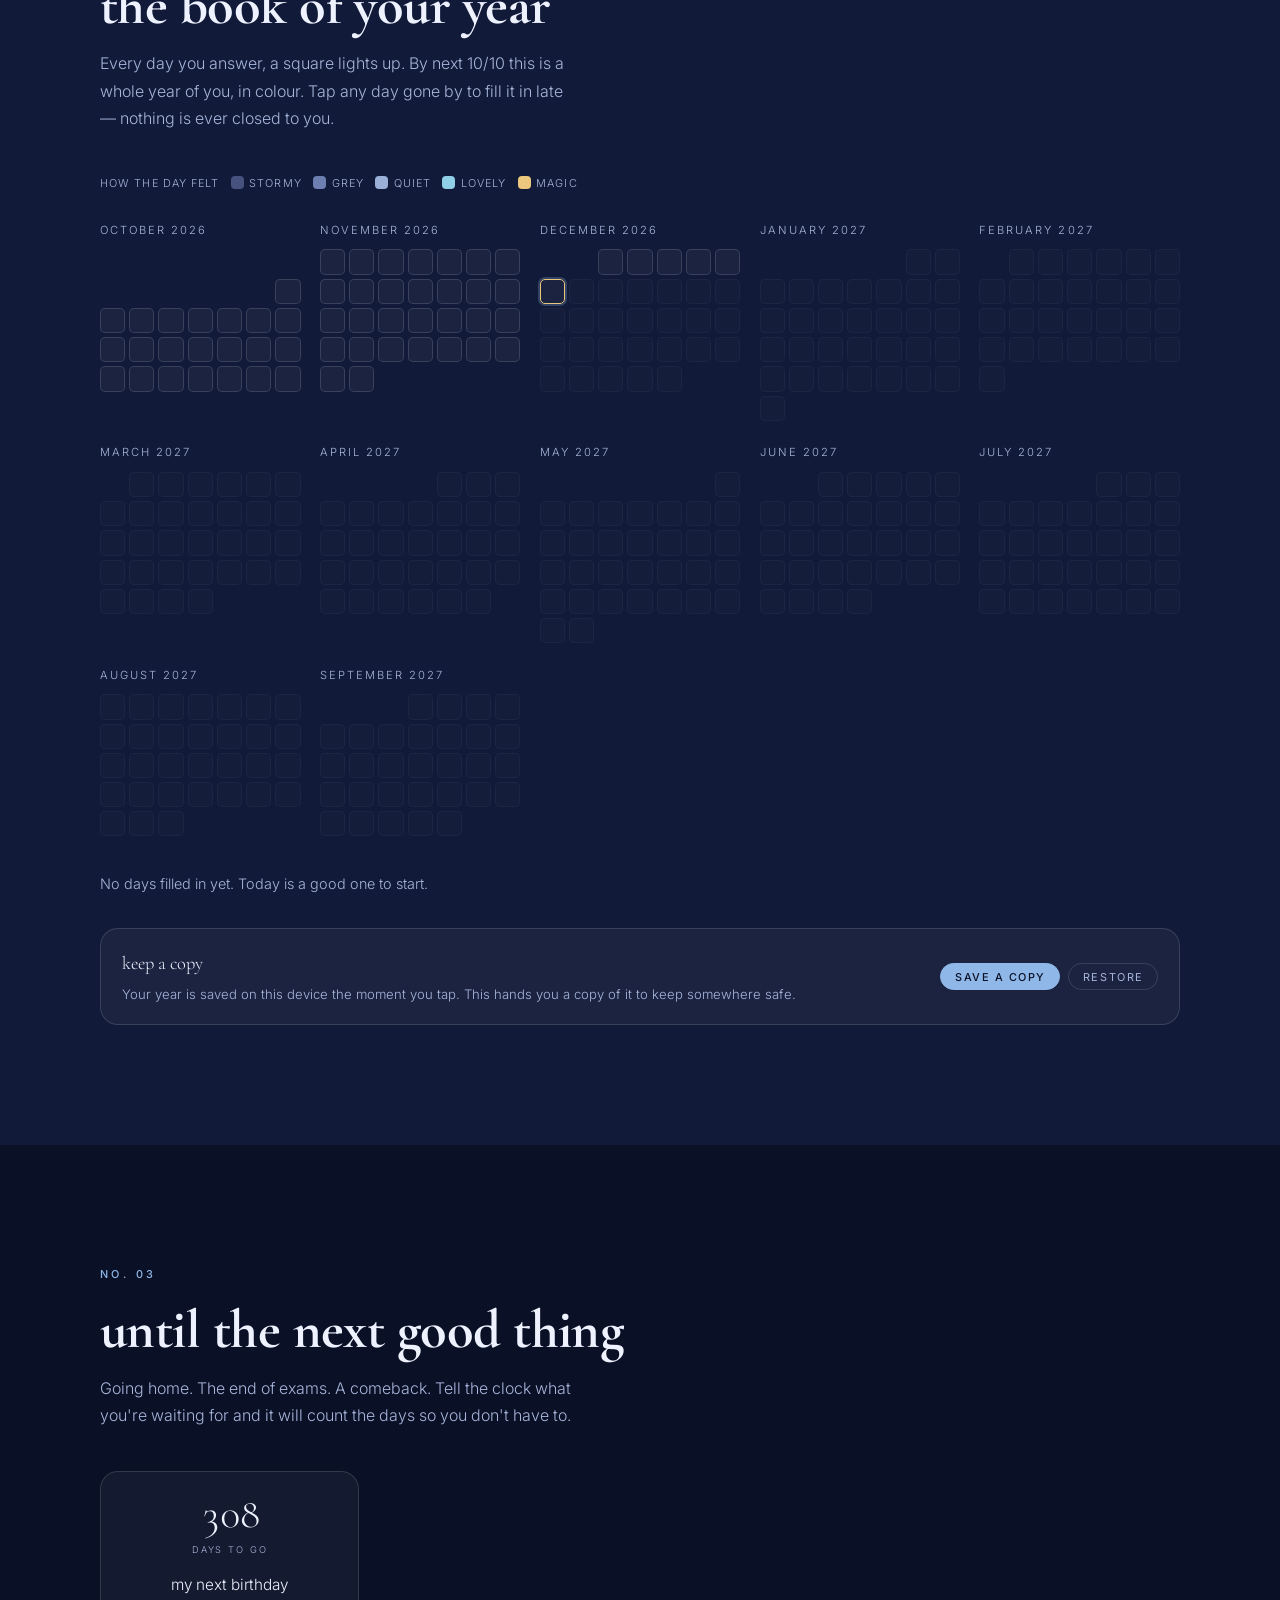
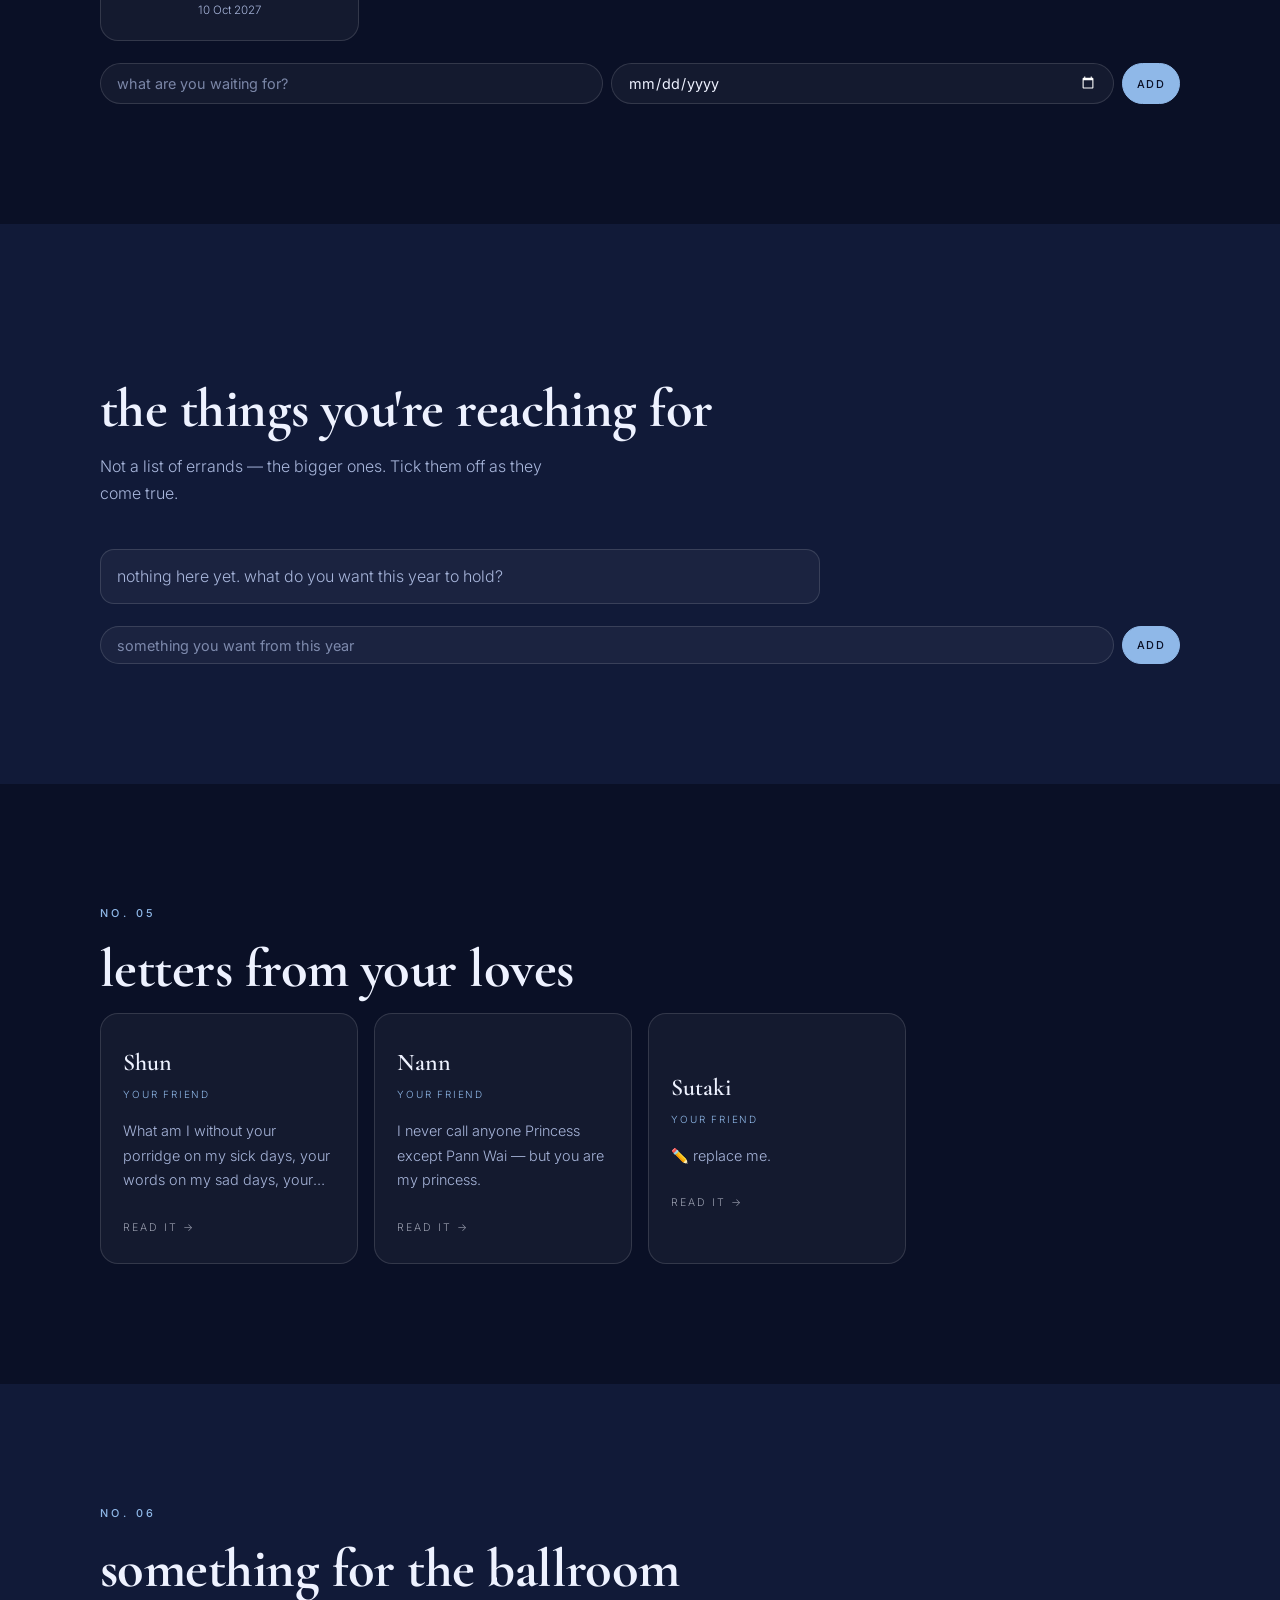
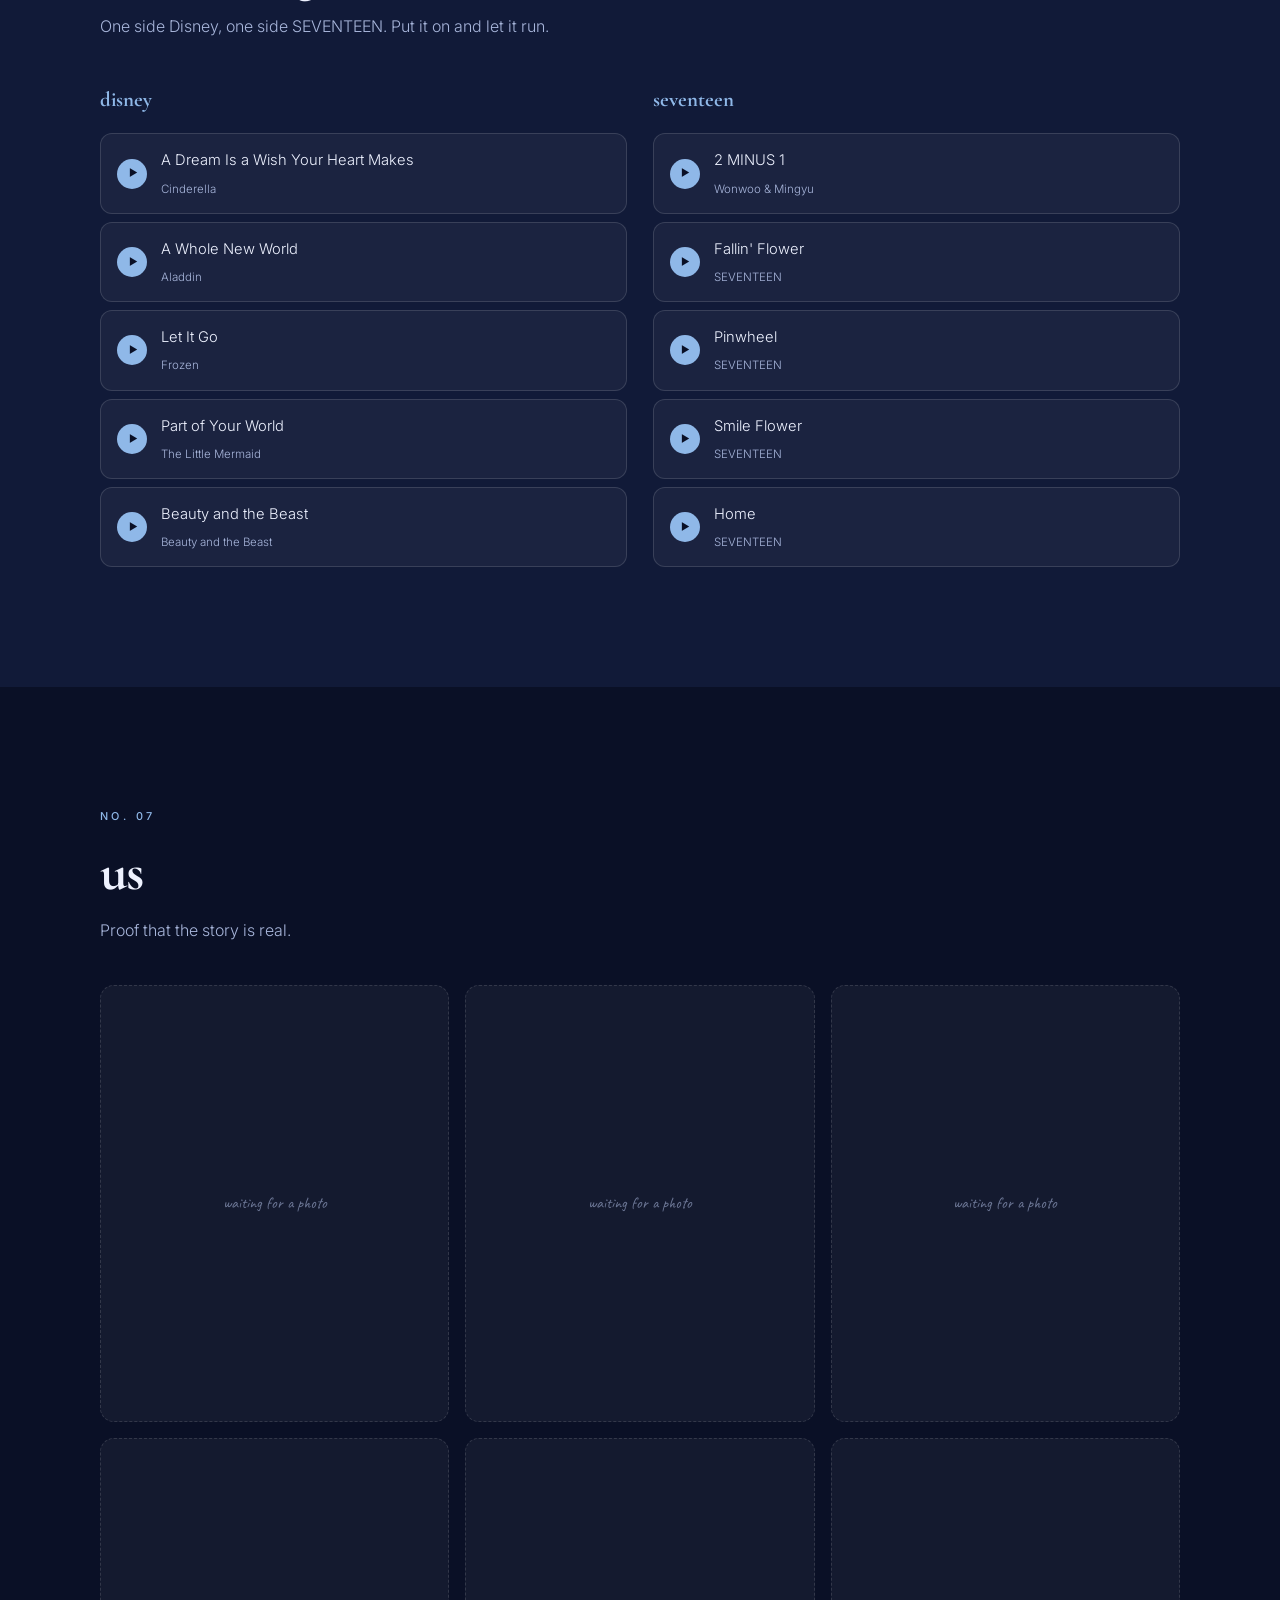
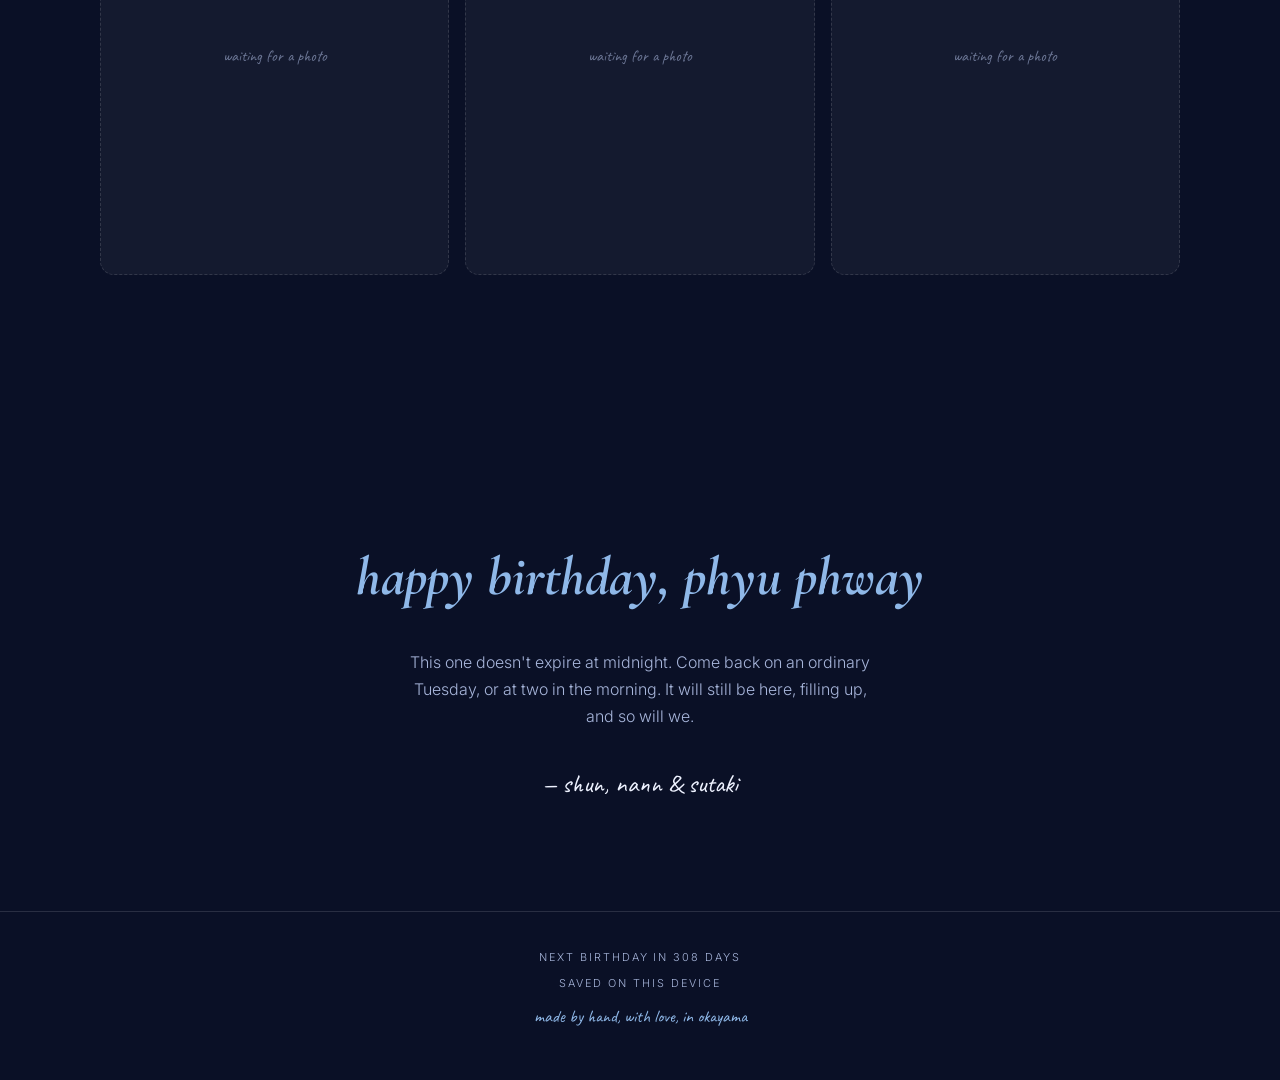
==== commit 9f1a8b2f: "Add Nann's letter to Phyu's site, with photos inside letters Her letter, verbatim except a missing s" ====
--- a/phyu/index.html
+++ b/phyu/index.html
@@ -219,6 +219,7 @@
     <p class="reader-eyebrow" id="reader-eyebrow"></p>
     <h3 class="reader-title" id="reader-title"></h3>
     <div class="reader-body" id="reader-body"></div>
+    <div class="reader-photos" id="reader-photos"></div>
     <p class="reader-sign" id="reader-sign"></p>
   </article>
 </div>
--- a/phyu/assets/css/style.css
+++ b/phyu/assets/css/style.css
@@ -544,6 +544,11 @@
 .reader-body p { margin: 0 0 1.2rem; white-space: pre-line; }
 .reader-body em { color: var(--accent); font-style: italic; }
 .reader-body strong { color: var(--accent); font-weight: 700; }
+/* photos under a letter: full width, their own proportions, never cropped */
+.reader-photos { display: flex; flex-direction: column; gap: .8rem; margin-top: 2rem; }
+.reader-photos:empty { display: none; }
+.reader-photos img { width: 100%; height: auto; border-radius: 14px; border: 1px solid var(--line); }
+
 .reader-sign { font-family: "Caveat", cursive; font-size: 1.6rem; color: var(--accent); margin: 1.8rem 0 0; }
 
 .lb-figure { position: relative; margin: 0; max-width: min(1000px,100%); animation: readerin .45s cubic-bezier(.22,.61,.36,1) both; }
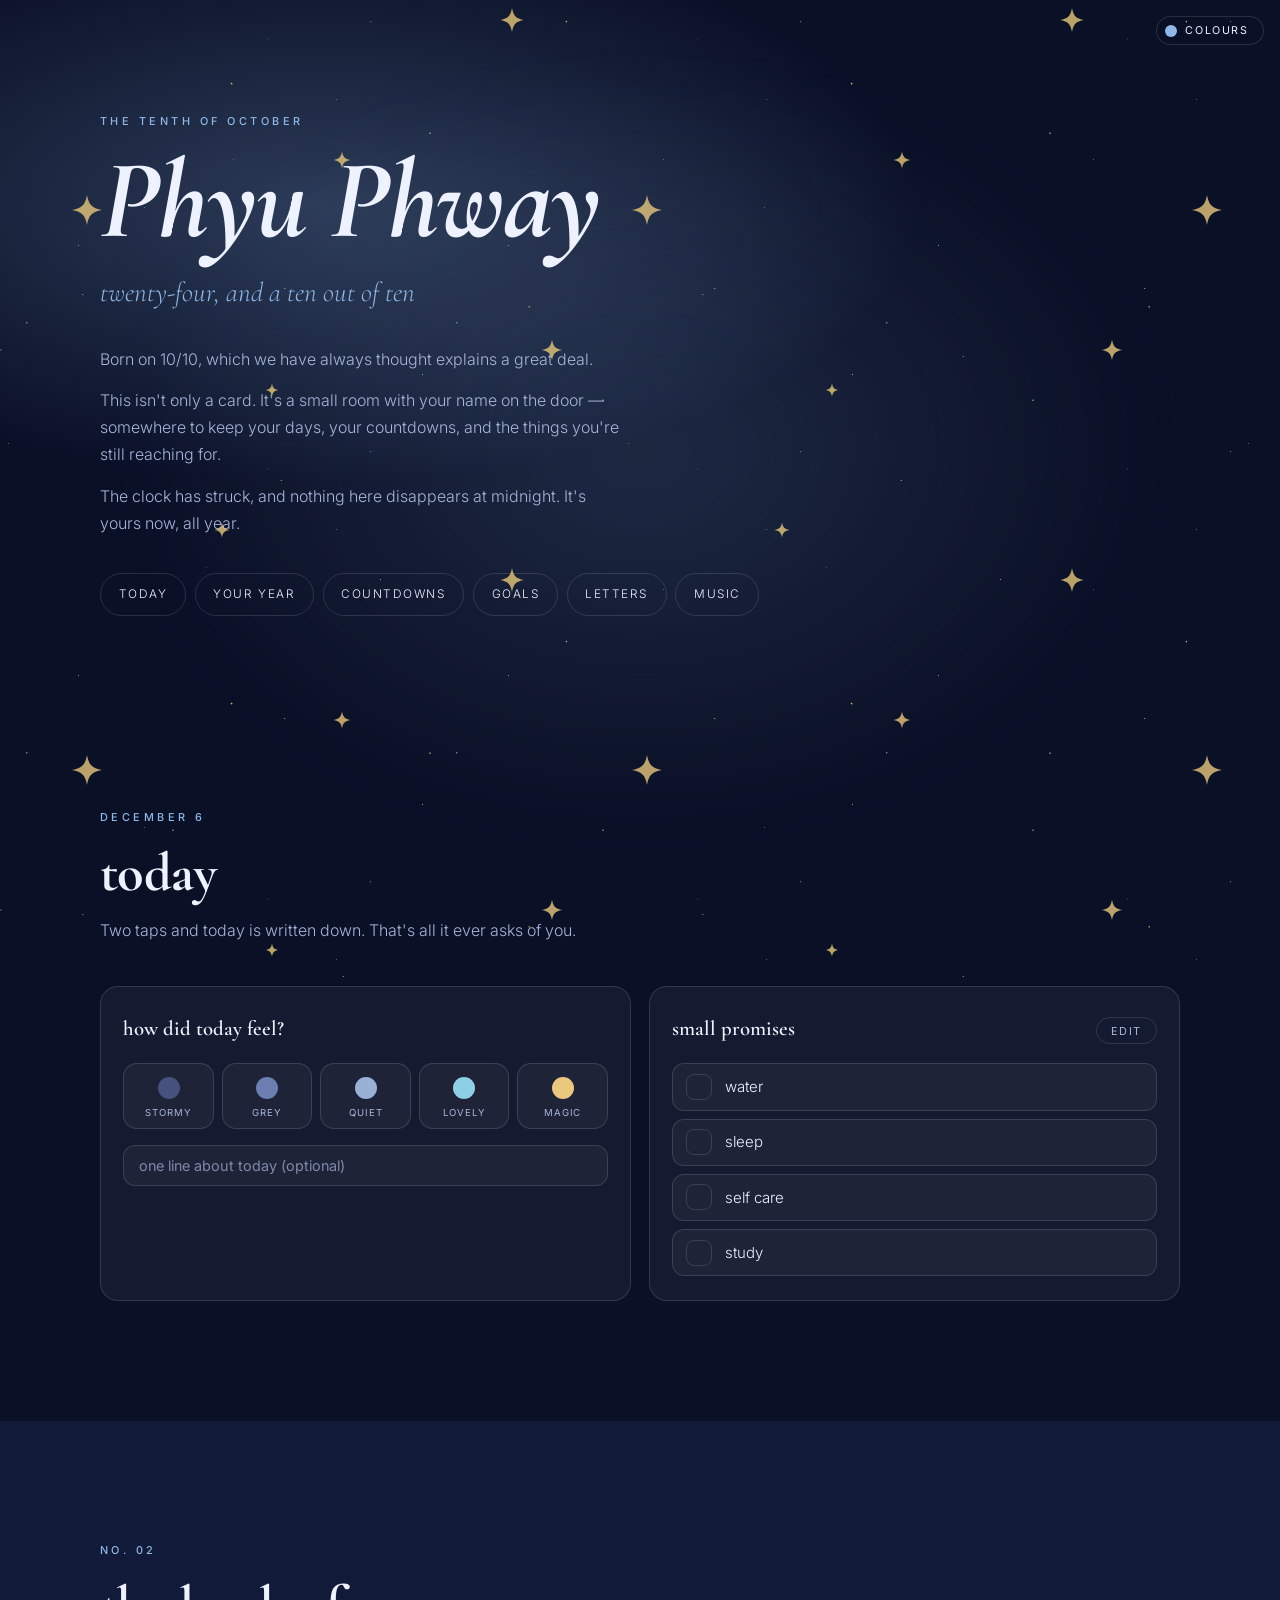
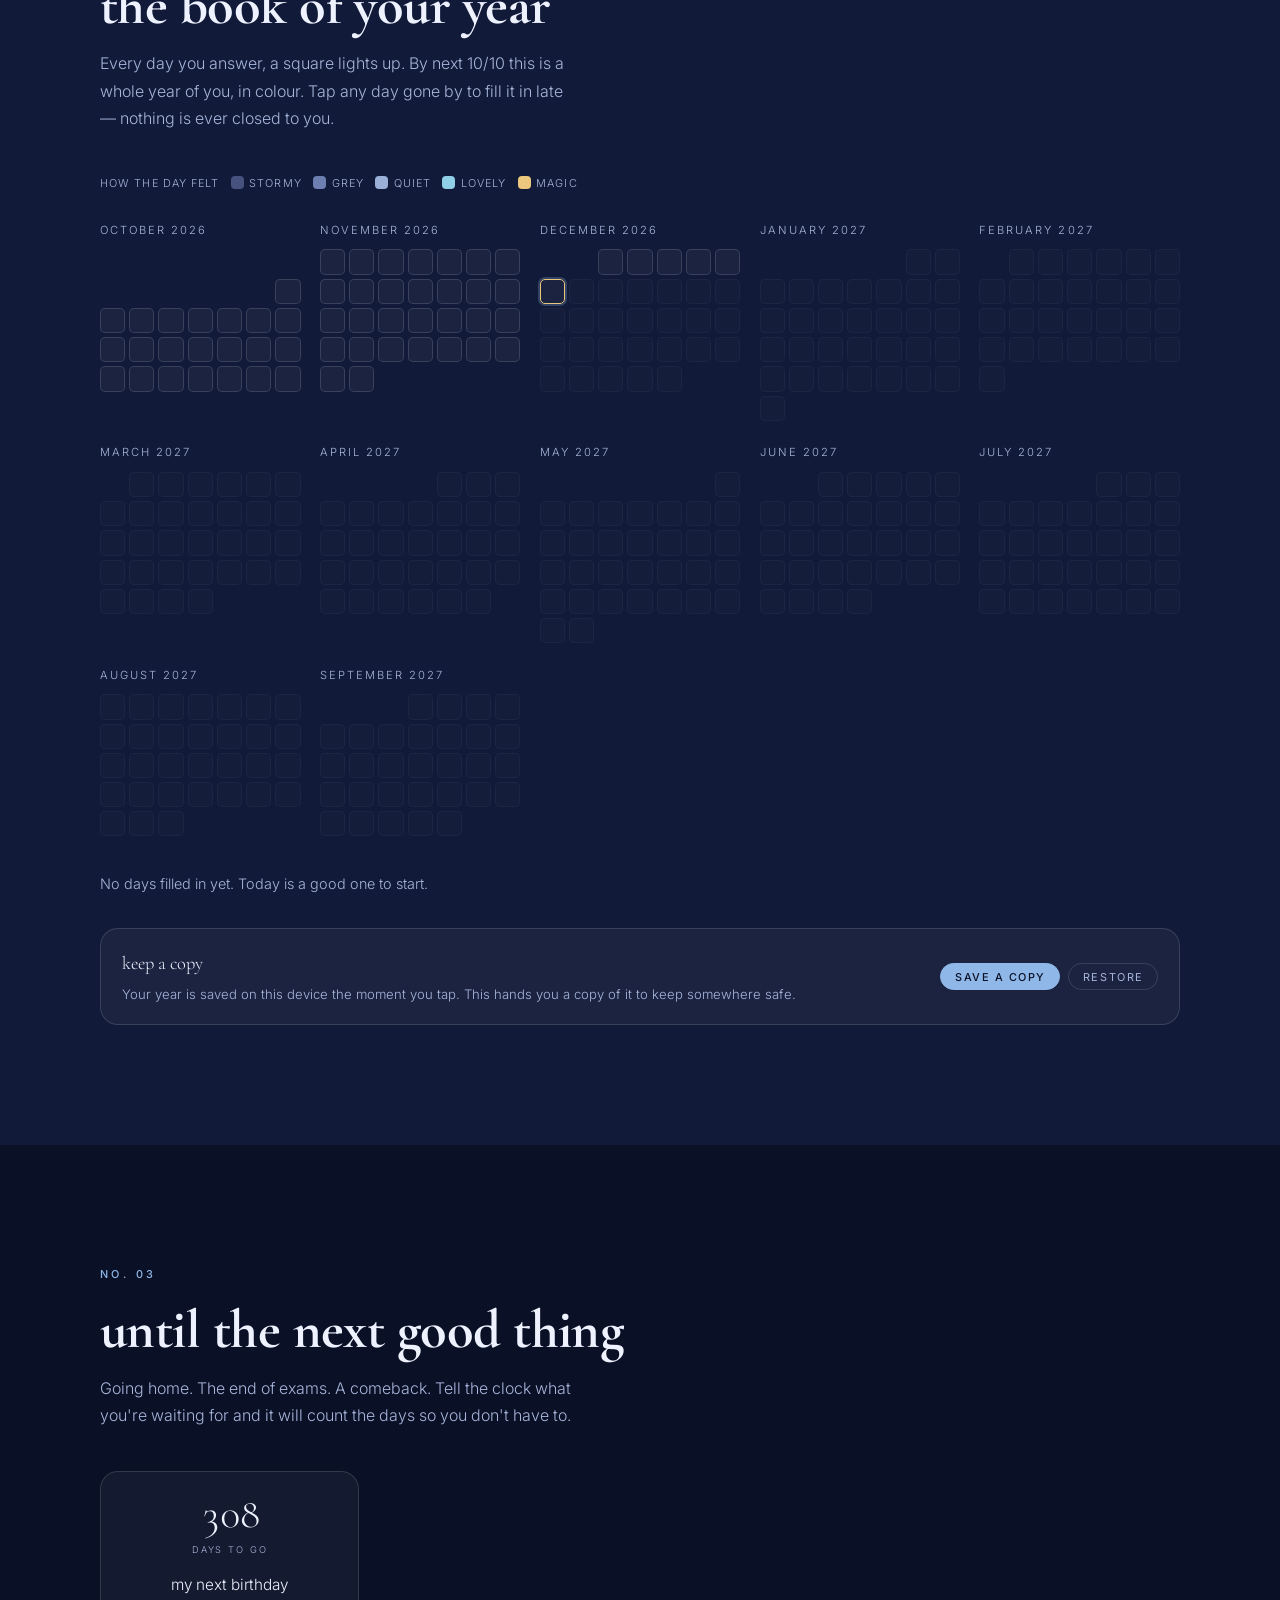
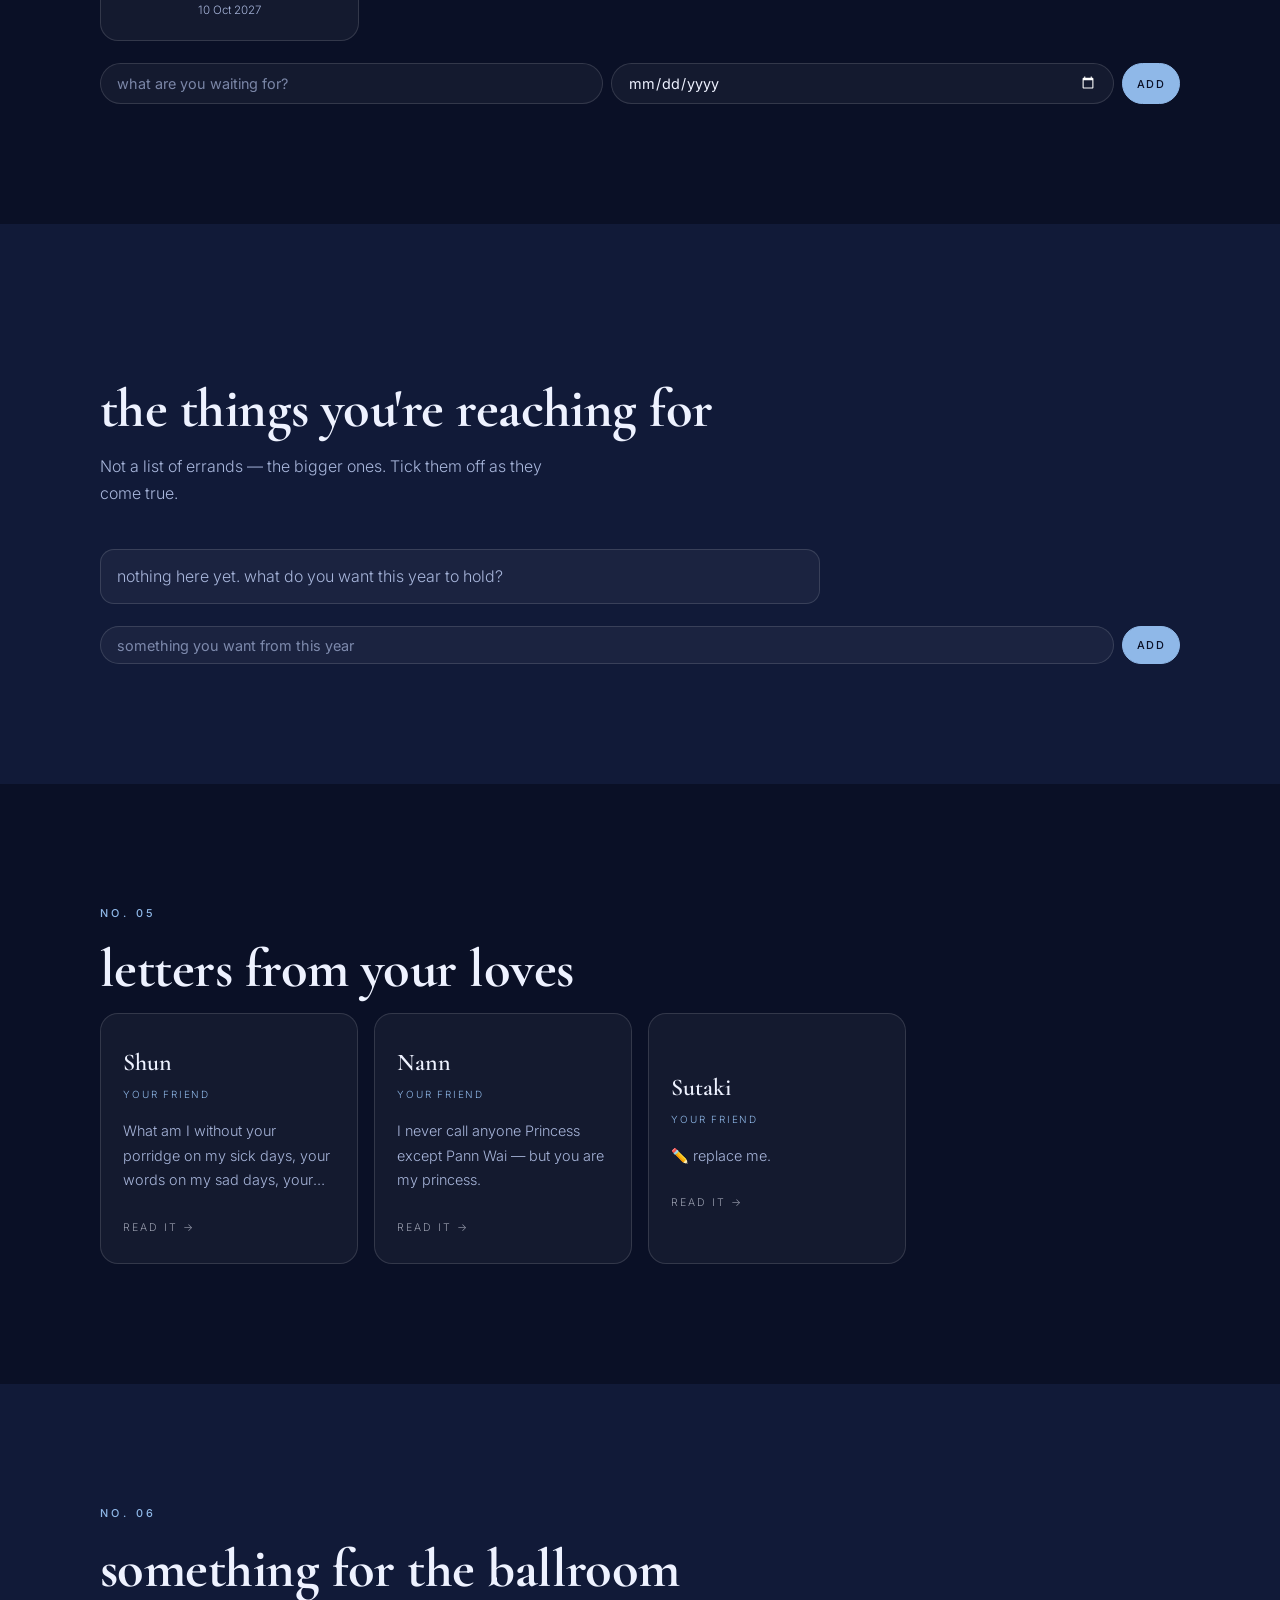
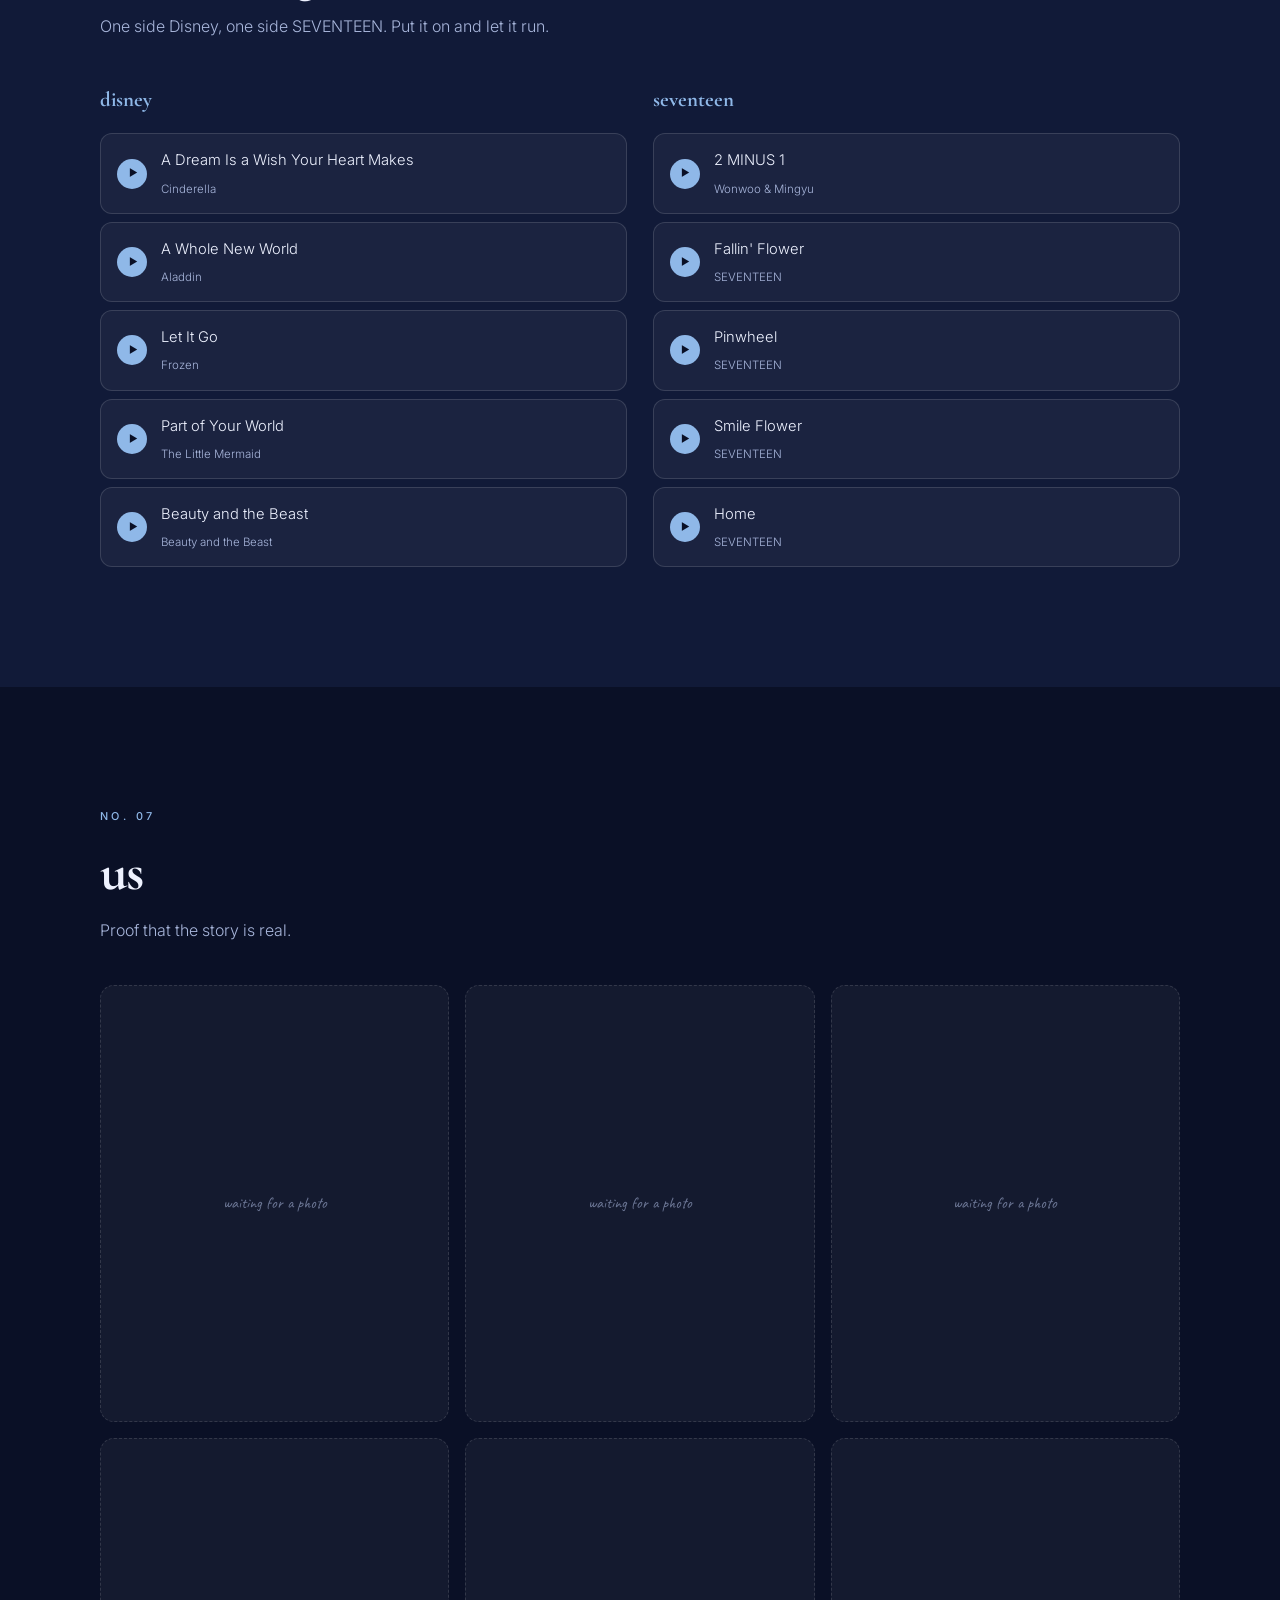
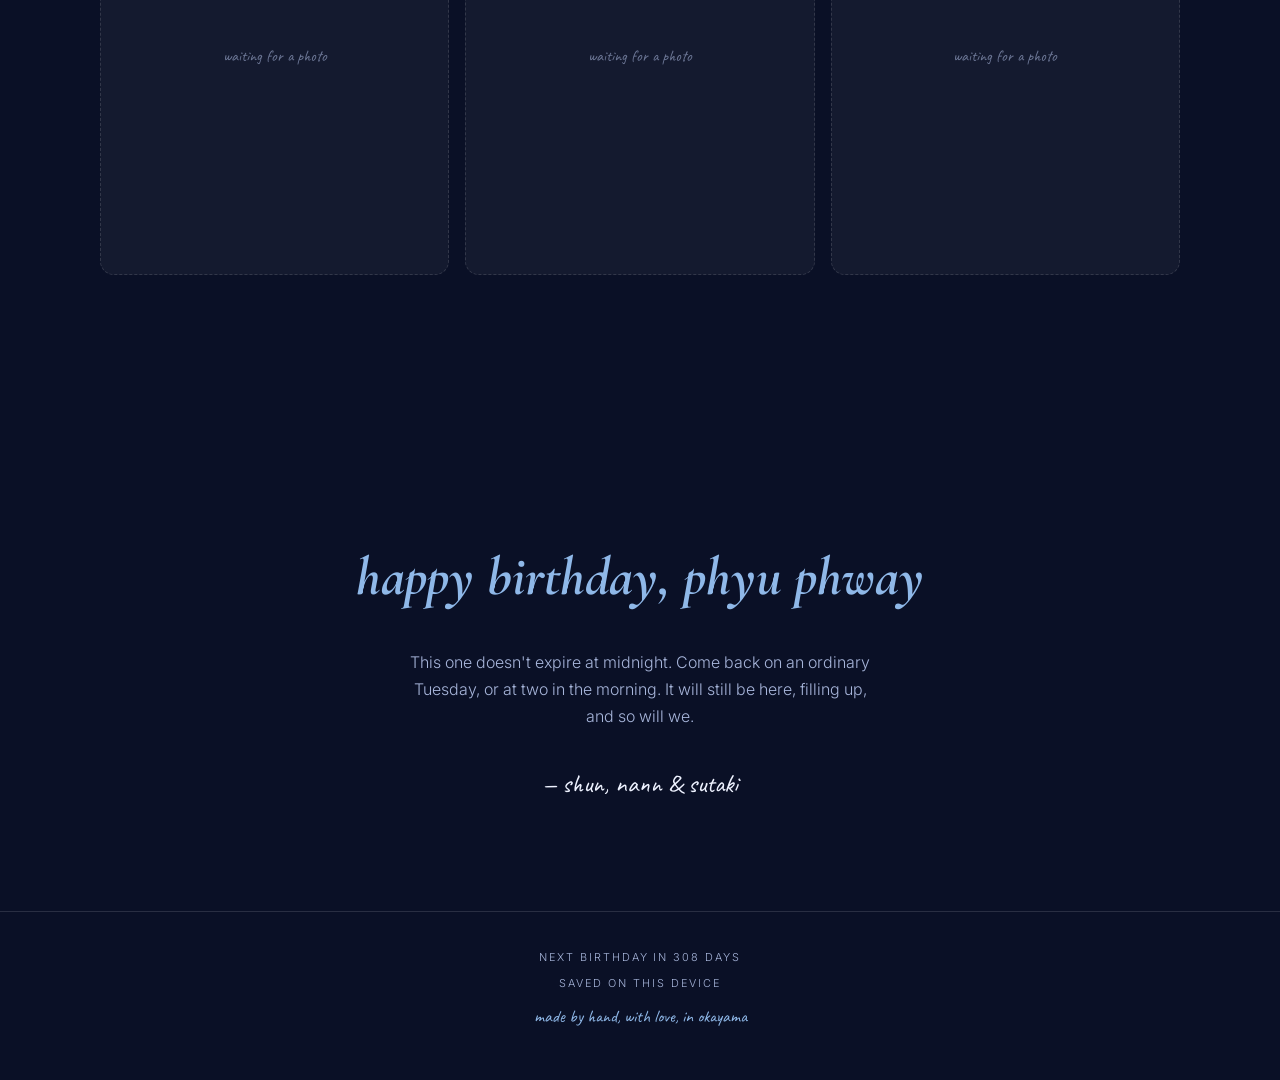
==== commit 9626ce28: "Add the cherry-blossom photo to Shun's letter; more sparkle A third sparkle layer of four-pointed gl" ====
--- a/phyu/index.html
+++ b/phyu/index.html
@@ -16,6 +16,7 @@
 <body>
 
 <div class="sparkle-layer" aria-hidden="true"></div>
+<div class="sparkle-stars" aria-hidden="true"></div>
 
 <!-- ============ THE GATE: the clock before midnight ============ -->
 <div id="gate" class="gate" hidden>
--- a/phyu/assets/css/style.css
+++ b/phyu/assets/css/style.css
@@ -18,8 +18,8 @@
   --line:      rgba(255, 255, 255, 0.13);
   --glow:      rgba(143, 184, 232, 0.26);
   --shadow:    0 30px 70px rgba(0, 0, 0, 0.5);
-  --sparkle:   0.95;
-  --shimmer:   0.55;
+  --sparkle:   1;
+  --shimmer:   0.62;
   color-scheme: dark;
 }
 
@@ -165,7 +165,11 @@
     radial-gradient(1.5px 1.5px at 76% 72%, var(--accent), transparent 60%),
     radial-gradient(2px 2px at 90% 36%, var(--accent-2), transparent 58%),
     radial-gradient(1px 1px at 22% 86%, var(--accent), transparent 60%),
-    radial-gradient(1.5px 1.5px at 66% 92%, var(--accent-2), transparent 60%);
+    radial-gradient(1.5px 1.5px at 66% 92%, var(--accent-2), transparent 60%),
+    radial-gradient(1px 1px at 44% 48%, var(--accent), transparent 60%),
+    radial-gradient(2px 2px at 6% 64%, var(--accent-2), transparent 58%),
+    radial-gradient(1.5px 1.5px at 82% 8%, var(--accent), transparent 60%),
+    radial-gradient(1px 1px at 54% 6%, var(--accent-2), transparent 60%);
   background-size: 620px 620px;
   animation: drift 110s linear infinite, twinkle 7s ease-in-out infinite;
 }
@@ -178,10 +182,29 @@
     radial-gradient(2px 2px at 70% 14%, var(--accent-2), transparent 55%),
     radial-gradient(1px 1px at 84% 58%, var(--accent), transparent 60%),
     radial-gradient(1.5px 1.5px at 96% 88%, var(--accent-2), transparent 58%),
-    radial-gradient(1px 1px at 40% 34%, var(--accent-2), transparent 60%);
+    radial-gradient(1px 1px at 40% 34%, var(--accent-2), transparent 60%),
+    radial-gradient(1.5px 1.5px at 16% 26%, var(--accent), transparent 58%),
+    radial-gradient(1px 1px at 60% 54%, var(--accent-2), transparent 60%),
+    radial-gradient(2px 2px at 36% 96%, var(--accent), transparent 55%),
+    radial-gradient(1px 1px at 92% 30%, var(--accent-2), transparent 60%);
   background-size: 430px 430px;
   animation: drift-back 74s linear infinite, twinkle 4.6s ease-in-out infinite 1.4s;
 }
+
+/* Four-pointed glints. Masked rather than coloured inside the SVG, so they
+   always take the current theme's accent instead of a hardcoded gold. */
+.sparkle-stars {
+  position: fixed; inset: -10%; z-index: 549; pointer-events: none;
+  opacity: calc(var(--sparkle) * .8);
+  background-color: var(--accent-2);
+  -webkit-mask-image: url("data:image/svg+xml,%3Csvg%20xmlns%3D%27http%3A%2F%2Fwww.w3.org%2F2000%2Fsvg%27%20width%3D%27560%27%20height%3D%27560%27%20viewBox%3D%270%200%20560%20560%27%3E%3Cg%20fill%3D%27%23fff%27%3E%3Cpath%20transform%3D%27translate%2880%2C110%29%20scale%281.0%29%27%20d%3D%27M0%20-12%20C1.5%20-4%204%20-1.5%2012%200%20C4%201.5%201.5%204%200%2012%20C-1.5%204%20-4%201.5%20-12%200%20C-4%20-1.5%20-1.5%20-4%200%20-12%20Z%27%2F%3E%3Cpath%20transform%3D%27translate%28350%2C60%29%20scale%280.62%29%27%20d%3D%27M0%20-12%20C1.5%20-4%204%20-1.5%2012%200%20C4%201.5%201.5%204%200%2012%20C-1.5%204%20-4%201.5%20-12%200%20C-4%20-1.5%20-1.5%20-4%200%20-12%20Z%27%2F%3E%3Cpath%20transform%3D%27translate%28215%2C300%29%20scale%281.25%29%27%20d%3D%27M0%20-12%20C1.5%20-4%204%20-1.5%2012%200%20C4%201.5%201.5%204%200%2012%20C-1.5%204%20-4%201.5%20-12%200%20C-4%20-1.5%20-1.5%20-4%200%20-12%20Z%27%2F%3E%3Cpath%20transform%3D%27translate%28470%2C250%29%20scale%280.7%29%27%20d%3D%27M0%20-12%20C1.5%20-4%204%20-1.5%2012%200%20C4%201.5%201.5%204%200%2012%20C-1.5%204%20-4%201.5%20-12%200%20C-4%20-1.5%20-1.5%20-4%200%20-12%20Z%27%2F%3E%3Cpath%20transform%3D%27translate%28120%2C440%29%20scale%280.85%29%27%20d%3D%27M0%20-12%20C1.5%20-4%204%20-1.5%2012%200%20C4%201.5%201.5%204%200%2012%20C-1.5%204%20-4%201.5%20-12%200%20C-4%20-1.5%20-1.5%20-4%200%20-12%20Z%27%2F%3E%3Cpath%20transform%3D%27translate%28400%2C480%29%20scale%280.55%29%27%20d%3D%27M0%20-12%20C1.5%20-4%204%20-1.5%2012%200%20C4%201.5%201.5%204%200%2012%20C-1.5%204%20-4%201.5%20-12%200%20C-4%20-1.5%20-1.5%20-4%200%20-12%20Z%27%2F%3E%3C%2Fg%3E%3C%2Fsvg%3E"); mask-image: url("data:image/svg+xml,%3Csvg%20xmlns%3D%27http%3A%2F%2Fwww.w3.org%2F2000%2Fsvg%27%20width%3D%27560%27%20height%3D%27560%27%20viewBox%3D%270%200%20560%20560%27%3E%3Cg%20fill%3D%27%23fff%27%3E%3Cpath%20transform%3D%27translate%2880%2C110%29%20scale%281.0%29%27%20d%3D%27M0%20-12%20C1.5%20-4%204%20-1.5%2012%200%20C4%201.5%201.5%204%200%2012%20C-1.5%204%20-4%201.5%20-12%200%20C-4%20-1.5%20-1.5%20-4%200%20-12%20Z%27%2F%3E%3Cpath%20transform%3D%27translate%28350%2C60%29%20scale%280.62%29%27%20d%3D%27M0%20-12%20C1.5%20-4%204%20-1.5%2012%200%20C4%201.5%201.5%204%200%2012%20C-1.5%204%20-4%201.5%20-12%200%20C-4%20-1.5%20-1.5%20-4%200%20-12%20Z%27%2F%3E%3Cpath%20transform%3D%27translate%28215%2C300%29%20scale%281.25%29%27%20d%3D%27M0%20-12%20C1.5%20-4%204%20-1.5%2012%200%20C4%201.5%201.5%204%200%2012%20C-1.5%204%20-4%201.5%20-12%200%20C-4%20-1.5%20-1.5%20-4%200%20-12%20Z%27%2F%3E%3Cpath%20transform%3D%27translate%28470%2C250%29%20scale%280.7%29%27%20d%3D%27M0%20-12%20C1.5%20-4%204%20-1.5%2012%200%20C4%201.5%201.5%204%200%2012%20C-1.5%204%20-4%201.5%20-12%200%20C-4%20-1.5%20-1.5%20-4%200%20-12%20Z%27%2F%3E%3Cpath%20transform%3D%27translate%28120%2C440%29%20scale%280.85%29%27%20d%3D%27M0%20-12%20C1.5%20-4%204%20-1.5%2012%200%20C4%201.5%201.5%204%200%2012%20C-1.5%204%20-4%201.5%20-12%200%20C-4%20-1.5%20-1.5%20-4%200%20-12%20Z%27%2F%3E%3Cpath%20transform%3D%27translate%28400%2C480%29%20scale%280.55%29%27%20d%3D%27M0%20-12%20C1.5%20-4%204%20-1.5%2012%200%20C4%201.5%201.5%204%200%2012%20C-1.5%204%20-4%201.5%20-12%200%20C-4%20-1.5%20-1.5%20-4%200%20-12%20Z%27%2F%3E%3C%2Fg%3E%3C%2Fsvg%3E");
+  -webkit-mask-size: 560px 560px;  mask-size: 560px 560px;
+  -webkit-mask-repeat: repeat;     mask-repeat: repeat;
+  -webkit-mask-position: 0 0;      mask-position: 0 0;
+  animation: drift-slow 190s linear infinite, twinkle-slow 9s ease-in-out infinite;
+}
+@keyframes drift-slow   { to { -webkit-mask-position: 560px -560px; mask-position: 560px -560px; } }
+@keyframes twinkle-slow { 0%, 100% { opacity: calc(var(--sparkle) * .3); } 50% { opacity: calc(var(--sparkle) * .95); } }
 
 @keyframes drift      { to { background-position: 620px 620px; } }
 @keyframes drift-back { to { background-position: -430px 430px; } }
@@ -581,5 +604,5 @@
 @media (prefers-reduced-motion: reduce) {
   *, *::before, *::after { animation-duration: .01ms !important; animation-iteration-count: 1 !important; transition-duration: .01ms !important; scroll-behavior: auto !important; }
   .reveal { opacity: 1; transform: none; }
-  .sparkle-layer { animation: none; }
-}
+  .sparkle-layer, .sparkle-layer::before, .sparkle-layer::after, .sparkle-stars { animation: none; }
+}
